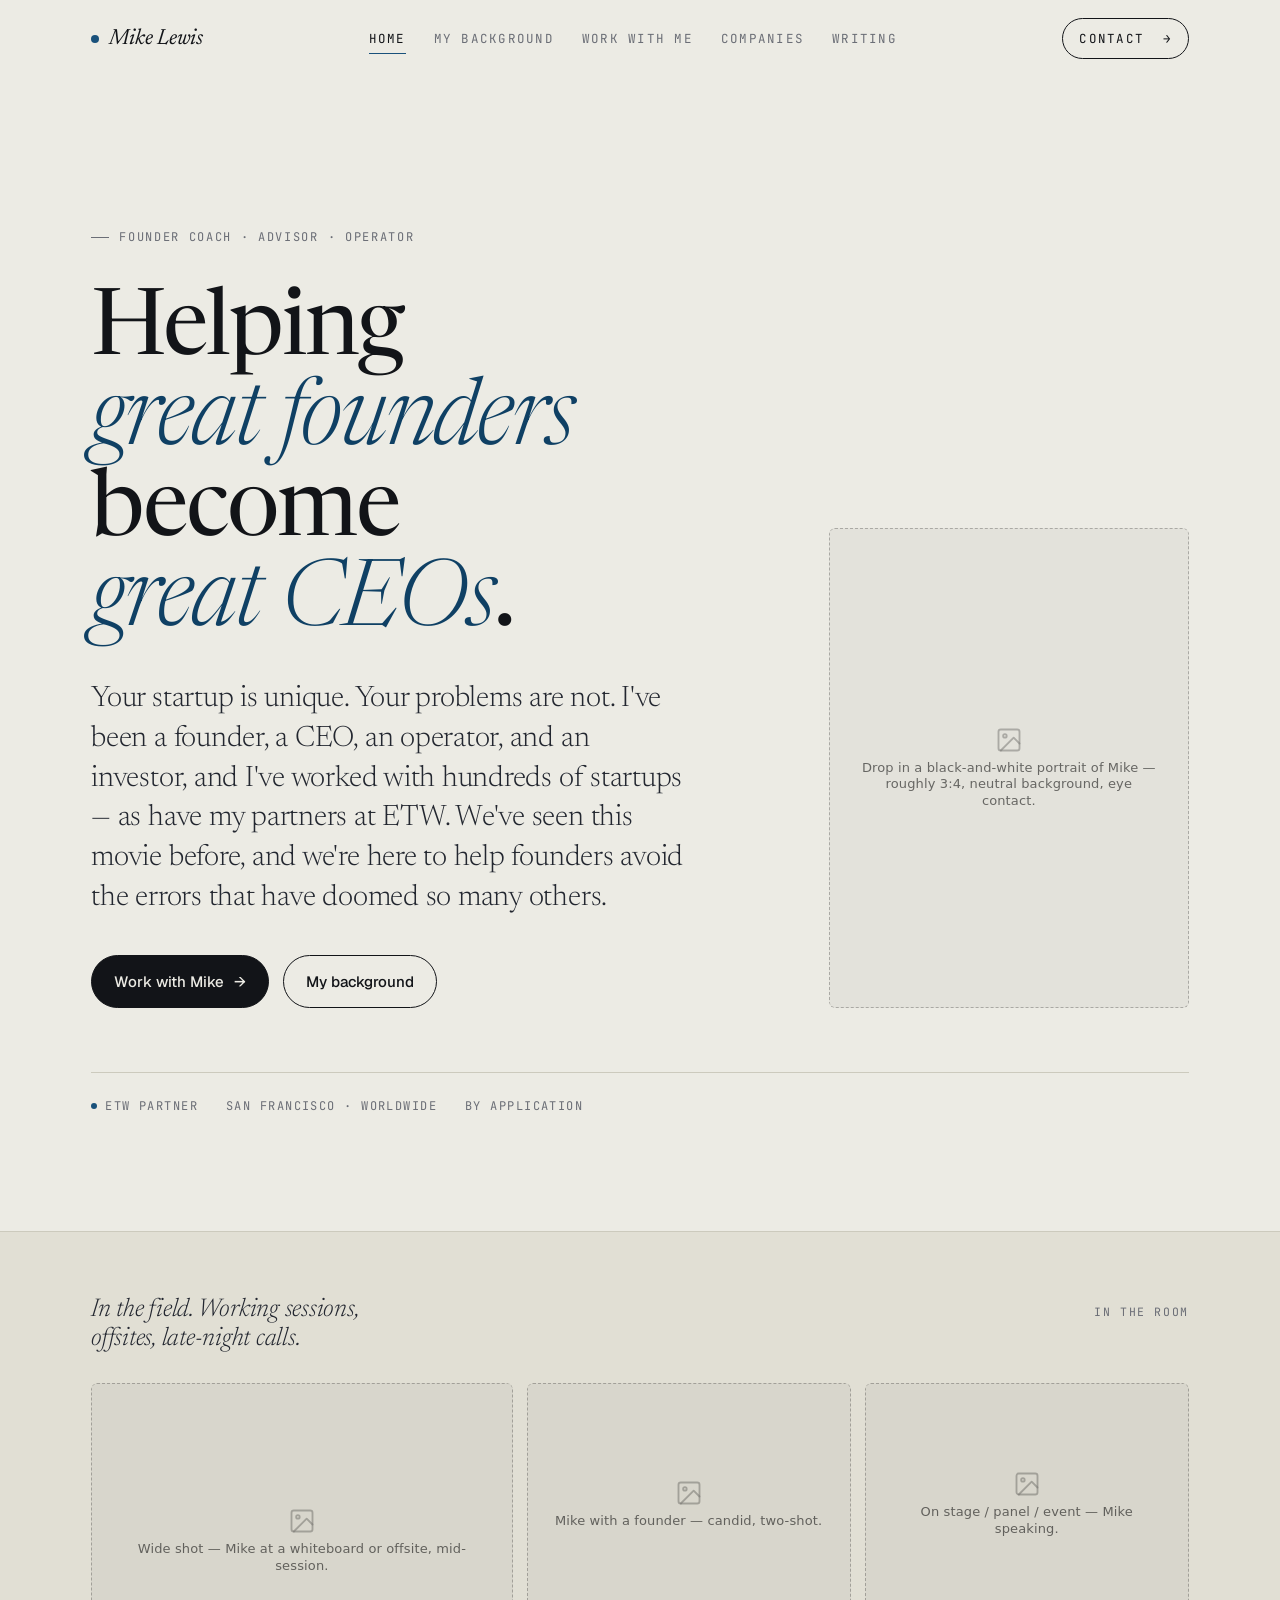
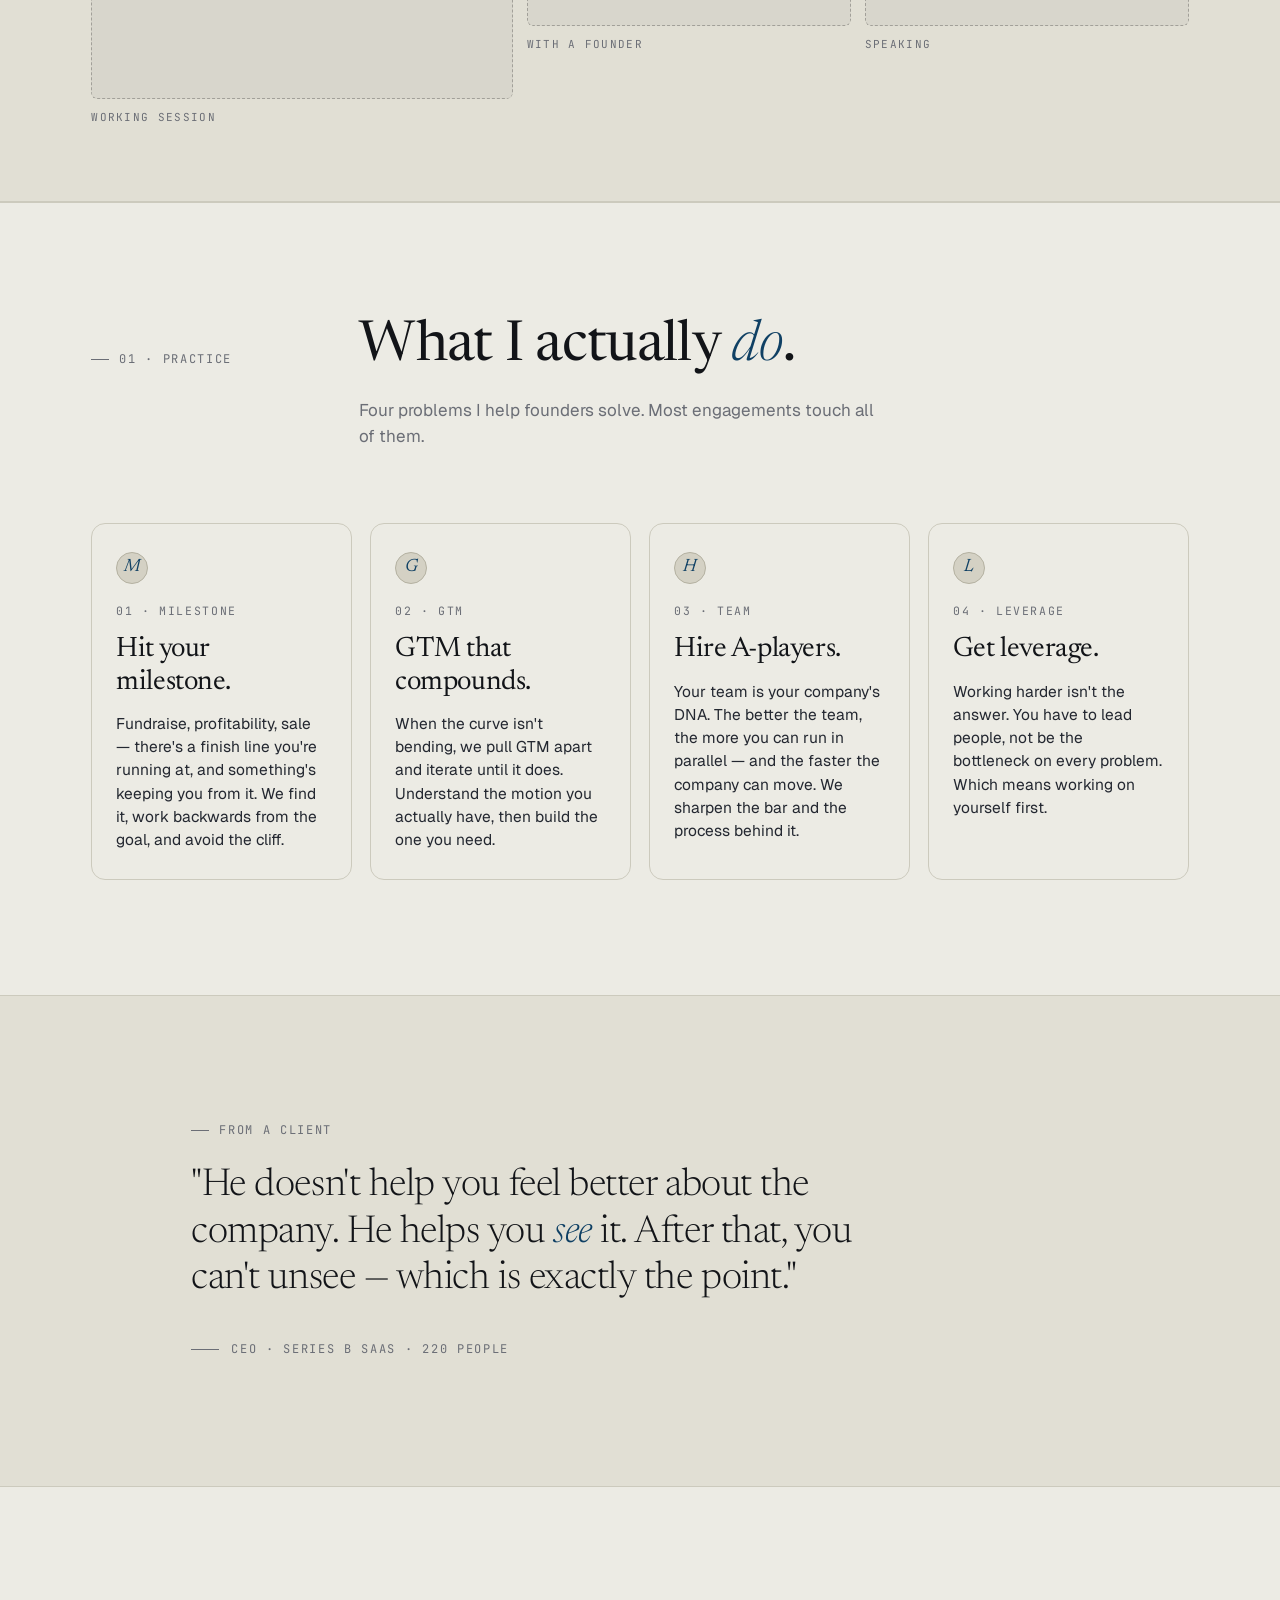
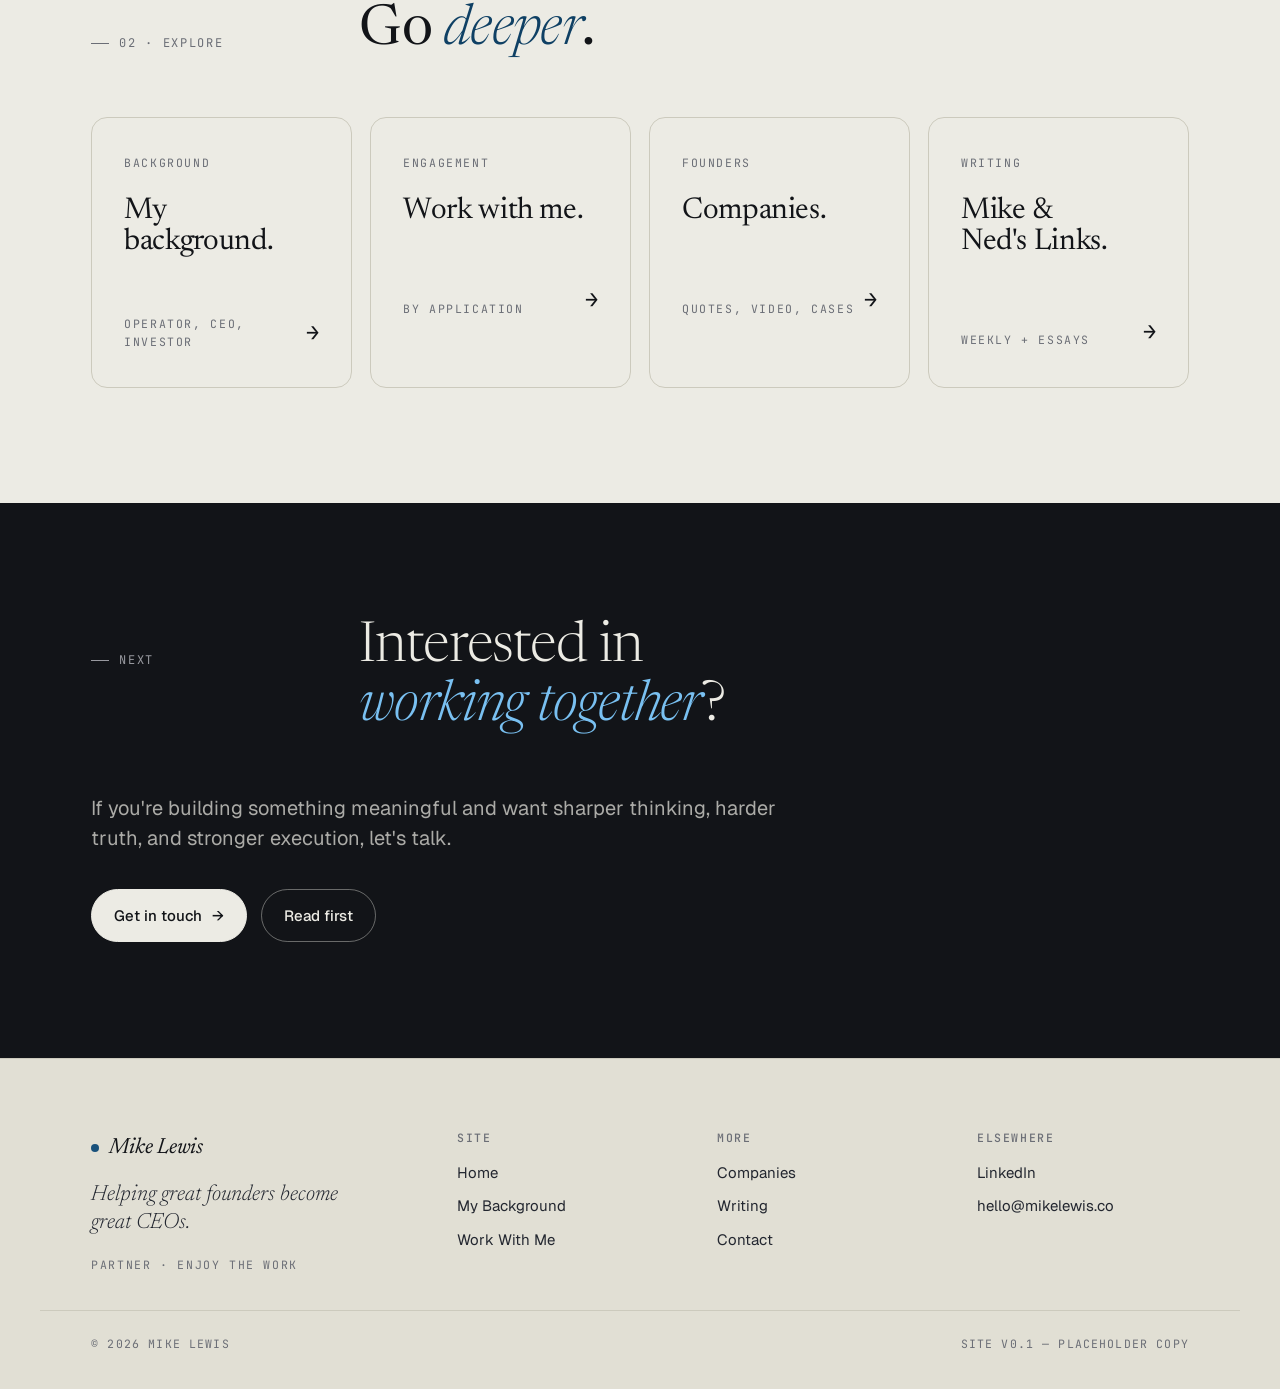
==== index.html @ 7937f9e8 "Initial commit + Substack auto-update" ====
<!doctype html>
<html lang="en">
<head>
  <meta charset="utf-8" />
  <meta name="viewport" content="width=device-width, initial-scale=1" />
  <title>Mike Lewis — Founder Coach &amp; Advisor</title>
  <meta name="description" content="Mike Lewis helps founders and CEOs change not just how fast they move, but where they're going." />
  <link rel="stylesheet" href="site.css" />
  <script src="image-slot.js" defer></script>
  <style>
    /* Home-page-specific layout */

    .hero {
      padding: clamp(72px, 11vw, 160px) 0 clamp(72px, 9vw, 120px);
    }
    .hero-grid {
      display: grid;
      grid-template-columns: 1.4fr 1fr;
      gap: clamp(40px, 6vw, 96px);
      align-items: end;
    }
    @media (max-width: 900px) {
      .hero-grid { grid-template-columns: 1fr; gap: 48px; }
    }
    .hero h1 {
      max-width: 13ch;
    }
    .hero .lede {
      max-width: 36ch;
      margin: 32px 0 36px;
    }
    .hero-portrait {
      aspect-ratio: 3 / 4;
      width: 100%;
      max-width: 360px;
      justify-self: end;
    }
    .hero-portrait image-slot {
      width: 100%;
      height: 100%;
      display: block;
    }
    .hero-meta {
      display: flex;
      gap: 28px;
      margin-top: 64px;
      padding-top: 24px;
      border-top: 1px solid var(--rule);
      font-family: var(--mono);
      font-size: 12px;
      letter-spacing: 0.12em;
      text-transform: uppercase;
      color: var(--muted);
      flex-wrap: wrap;
    }
    .hero-meta span { display: inline-flex; align-items: center; gap: 8px; }
    .hero-meta .dot {
      width: 6px; height: 6px; border-radius: 50%;
      background: var(--accent);
      display: inline-block;
    }

    .cta-row {
      display: flex;
      gap: 14px;
      flex-wrap: wrap;
    }

    /* Filmstrip — in-the-field photo slots */
    .filmstrip {
      border-top: 1px solid var(--rule);
      border-bottom: 1px solid var(--rule);
      background: var(--paper-2);
      padding: clamp(40px, 5vw, 64px) 0;
    }
    .filmstrip-head {
      display: flex; justify-content: space-between; align-items: baseline;
      margin-bottom: 28px;
      gap: 24px; flex-wrap: wrap;
    }
    .filmstrip-head h3 {
      font-family: var(--serif);
      font-size: clamp(22px, 2vw, 28px);
      font-weight: 300;
      font-style: italic;
      color: var(--ink-2);
      letter-spacing: -0.01em;
      max-width: 26ch;
    }
    .filmstrip-head .meta {
      font-family: var(--mono);
      font-size: 11.5px;
      letter-spacing: 0.14em;
      text-transform: uppercase;
      color: var(--muted);
    }
    .filmstrip-grid {
      display: grid;
      grid-template-columns: 1.3fr 1fr 1fr;
      gap: 14px;
    }
    @media (max-width: 800px) {
      .filmstrip-grid { grid-template-columns: 1fr 1fr; }
      .filmstrip-grid > :first-child { grid-column: span 2; }
    }
    @media (max-width: 520px) {
      .filmstrip-grid { grid-template-columns: 1fr; }
      .filmstrip-grid > :first-child { grid-column: span 1; }
    }
    .strip-slot {
      aspect-ratio: 4 / 3;
      border-radius: 6px;
      overflow: hidden;
    }
    .strip-slot image-slot { width: 100%; height: 100%; display: block; }
    .strip-caption {
      margin-top: 10px;
      font-family: var(--mono);
      font-size: 11px;
      letter-spacing: 0.12em;
      text-transform: uppercase;
      color: var(--muted);
    }

    /* Wide image break before closing */
    .wide-slot {
      aspect-ratio: 21 / 9;
      border-radius: 6px;
      overflow: hidden;
      max-width: var(--maxw);
      margin: 0 auto;
    }
    .wide-slot image-slot { width: 100%; height: 100%; display: block; }

    /* Section: Who this is for / disqualifier */
    .fit-grid {
      display: grid;
      grid-template-columns: 1.2fr 1fr;
      gap: clamp(40px, 6vw, 96px);
      align-items: start;
    }
    @media (max-width: 900px) { .fit-grid { grid-template-columns: 1fr; } }
    .fit-list {
      list-style: none;
      padding: 0;
      margin: 0;
    }
    .fit-list li {
      padding: 22px 0;
      border-bottom: 1px solid var(--rule);
      display: grid;
      grid-template-columns: 24px 1fr;
      gap: 18px;
      align-items: baseline;
      font-family: var(--serif);
      font-size: clamp(20px, 1.8vw, 26px);
      line-height: 1.3;
      font-weight: 300;
      letter-spacing: -0.01em;
    }
    .fit-list li .idx {
      font-family: var(--mono);
      font-size: 11.5px;
      letter-spacing: 0.12em;
      color: var(--muted);
    }
    .fit-list li em { font-style: italic; color: var(--accent-ink); }

    .disqualifier {
      border: 1px solid var(--rule-strong);
      border-radius: 14px;
      padding: 28px 26px;
      background: var(--paper);
      position: sticky;
      top: 100px;
    }
    .disqualifier .eyebrow { color: var(--accent-ink); }
    .disqualifier .eyebrow::before { background: var(--accent); }
    .disqualifier p {
      font-family: var(--serif);
      font-size: 20px;
      line-height: 1.35;
      font-weight: 300;
      color: var(--ink-2);
      margin: 16px 0 0;
    }

    /* Four cards — what Mike does */
    .four-cards {
      display: grid;
      grid-template-columns: repeat(4, 1fr);
      gap: 18px;
    }
    @media (max-width: 1000px) { .four-cards { grid-template-columns: repeat(2, 1fr); } }
    @media (max-width: 600px)  { .four-cards { grid-template-columns: 1fr; } }

    .pill-card {
      border: 1px solid var(--rule);
      border-radius: 14px;
      padding: 28px 24px;
      display: flex;
      flex-direction: column;
      gap: 14px;
      background: var(--paper);
      min-height: 280px;
      transition: background .2s ease, border-color .2s ease;
    }
    .pill-card:hover { background: var(--paper-2); border-color: var(--rule-strong); }
    .pill-card .role {
      font-family: var(--mono);
      font-size: 11.5px;
      letter-spacing: 0.14em;
      text-transform: uppercase;
      color: var(--muted);
    }
    .pill-card h3 {
      font-size: 28px;
      letter-spacing: -0.015em;
    }
    .pill-card p {
      color: var(--ink-2);
      margin: 0;
      font-size: 15.5px;
      line-height: 1.5;
    }
    .pill-card .glyph {
      width: 32px; height: 32px;
      border-radius: 50%;
      background: var(--paper-3);
      border: 1px solid var(--rule-strong);
      display: inline-flex; align-items: center; justify-content: center;
      font-family: var(--serif);
      font-style: italic;
      font-size: 18px;
      color: var(--accent-ink);
      margin-bottom: 4px;
    }

    /* Outcomes — hairline list with growth column */
    .outcomes {
      display: grid;
      grid-template-columns: 1fr 1fr;
      gap: 56px;
    }
    @media (max-width: 900px) { .outcomes { grid-template-columns: 1fr; gap: 24px; } }

    /* Principles — pull-quotes layout */
    .principles {
      display: grid;
      grid-template-columns: repeat(12, 1fr);
      gap: 24px;
      align-items: start;
    }
    .principle {
      display: flex;
      flex-direction: column;
      gap: 10px;
      padding: 28px 0;
      border-top: 1px solid var(--rule);
    }
    .principle .pnum {
      font-family: var(--mono);
      font-size: 11.5px;
      letter-spacing: 0.14em;
      color: var(--accent-ink);
    }
    .principle h3 {
      font-size: clamp(22px, 1.9vw, 28px);
      letter-spacing: -0.015em;
      font-weight: 400;
      line-height: 1.1;
      color: var(--ink);
    }
    .principle h3 em { color: var(--accent-ink); font-style: italic; }
    .principle p { color: var(--muted); margin: 0; font-size: 14.5px; }

    .principles .p1 { grid-column: span 7; }
    .principles .p2 { grid-column: span 5; }
    .principles .p3 { grid-column: span 5; }
    .principles .p4 { grid-column: span 7; }
    .principles .p5 { grid-column: span 12; padding-bottom: 0; border-bottom: 1px solid var(--rule); }
    @media (max-width: 900px) {
      .principles > div { grid-column: span 12 !important; }
    }

    /* Explore further tiles */
    .explore {
      display: grid;
      grid-template-columns: repeat(4, 1fr);
      gap: 18px;
    }
    @media (max-width: 1000px) { .explore { grid-template-columns: repeat(2, 1fr); } }
    @media (max-width: 600px)  { .explore { grid-template-columns: 1fr; } }

    /* Closing CTA */
    .closing {
      background: var(--ink);
      color: var(--paper);
      border-top: 1px solid var(--ink);
    }
    .closing .eyebrow { color: var(--muted-2); }
    .closing .eyebrow::before { background: var(--muted-2); }
    .closing h2 {
      color: var(--paper);
      font-weight: 300;
      letter-spacing: -0.02em;
      max-width: 18ch;
    }
    .closing h2 em { color: oklch(0.78 0.10 240); font-style: italic; }
    .closing p { color: color-mix(in oklab, var(--paper) 70%, transparent); max-width: 50ch; }
    .closing .btn {
      background: var(--paper);
      color: var(--ink);
      border-color: var(--paper);
    }
    .closing .btn:hover { background: transparent; color: var(--paper); }
    .closing .btn.ghost {
      background: transparent;
      color: var(--paper);
      border-color: color-mix(in oklab, var(--paper) 40%, transparent);
    }
    .closing .btn.ghost:hover { background: var(--paper); color: var(--ink); }
    .closing .hr-soft { background: color-mix(in oklab, var(--paper) 20%, transparent); }
  </style>
</head>
<body>

<header class="nav" data-screen-label="Home Nav">
  <div class="nav-inner">
    <a href="index.html" class="brand"><span class="dot"></span> Mike Lewis</a>
    <nav class="nav-links" aria-label="Primary">
      <a href="index.html">Home</a>
      <a href="my-background.html">My Background</a>
      <a href="work-with-me.html">Work With Me</a>
      <a href="companies.html">Companies</a>
      <a href="writing.html">Writing</a>
    </nav>
    <a href="contact.html" class="nav-cta">Contact &nbsp;→</a>
    <button class="nav-mobile-toggle" aria-label="Menu">≡</button>
  </div>
  <div class="nav-drawer" hidden>
    <nav class="nav-links" aria-label="Mobile">
      <a href="index.html">Home</a>
      <a href="my-background.html">My Background</a>
      <a href="work-with-me.html">Work With Me</a>
      <a href="companies.html">Companies</a>
      <a href="writing.html">Writing</a>
    </nav>
    <a href="contact.html" class="nav-cta">Contact &nbsp;→</a>
  </div>
</header>

<main data-screen-label="Home">

  <!-- HERO -->
  <section class="hero">
    <div class="wrap">
      <div class="hero-grid">
        <div>
          <p class="eyebrow reveal">Founder Coach · Advisor · Operator</p>
          <h1 class="reveal" style="margin-top:28px;">
            Helping <em>great founders</em> become <em>great CEOs</em>.
          </h1>
          <p class="lede reveal">
            Your startup is unique. Your problems are not. I've been a founder,
            a CEO, an operator, and an investor, and I've worked with hundreds
            of startups — as have my partners at ETW. We've seen this movie
            before, and we're here to help founders avoid the errors that have
            doomed so many others.
          </p>
          <div class="cta-row reveal">
            <a href="work-with-me.html" class="btn">Work with Mike <span class="arrow">→</span></a>
            <a href="my-background.html" class="btn ghost">My background</a>
          </div>
        </div>

        <div class="hero-portrait reveal">
          <image-slot
            id="mike-portrait"
            shape="rounded"
            radius="6px"
            placeholder="Drop in a black-and-white portrait of Mike — roughly 3:4, neutral background, eye contact.">
          </image-slot>
        </div>
      </div>

      <div class="hero-meta reveal">
        <span><span class="dot"></span> ETW Partner</span>
        <span>San Francisco · Worldwide</span>
        <span>By application</span>
      </div>
    </div>
  </section>

  <!-- FILMSTRIP -->
  <section class="filmstrip" data-screen-label="Home / Filmstrip">
    <div class="wrap">
      <div class="filmstrip-head reveal">
        <h3>In the field. Working sessions, offsites, late-night calls.</h3>
        <span class="meta">In the room</span>
      </div>
      <div class="filmstrip-grid reveal">
        <div>
          <div class="strip-slot">
            <image-slot
              id="strip-1"
              shape="rounded"
              radius="6px"
              placeholder="Wide shot — Mike at a whiteboard or offsite, mid-session.">
            </image-slot>
          </div>
          <p class="strip-caption">Working session</p>
        </div>
        <div>
          <div class="strip-slot">
            <image-slot
              id="strip-2"
              shape="rounded"
              radius="6px"
              placeholder="Mike with a founder — candid, two-shot.">
            </image-slot>
          </div>
          <p class="strip-caption">With a founder</p>
        </div>
        <div>
          <div class="strip-slot">
            <image-slot
              id="strip-3"
              shape="rounded"
              radius="6px"
              placeholder="On stage / panel / event — Mike speaking.">
            </image-slot>
          </div>
          <p class="strip-caption">Speaking</p>
        </div>
      </div>
    </div>
  </section>

  <!-- WHAT I ACTUALLY DO -->
  <section data-screen-label="Home / What I do">
    <div class="wrap">
      <div class="section-head reveal">
        <div class="label"><span class="eyebrow">01 · Practice</span></div>
        <div>
          <h2>What I actually <em>do</em>.</h2>
          <p class="muted" style="max-width:52ch; margin-top:20px;">
            Four problems I help founders solve. Most engagements
            touch all of them.
          </p>
        </div>
      </div>

      <div class="four-cards">
        <article class="pill-card reveal">
          <span class="glyph">M</span>
          <span class="role">01 · Milestone</span>
          <h3>Hit your milestone.</h3>
          <p>Fundraise, profitability, sale — there's a finish line you're running at, and something's keeping you from it. We find it, work backwards from the goal, and avoid the cliff.</p>
        </article>
        <article class="pill-card reveal">
          <span class="glyph">G</span>
          <span class="role">02 · GTM</span>
          <h3>GTM that compounds.</h3>
          <p>When the curve isn't bending, we pull GTM apart and iterate until it does. Understand the motion you actually have, then build the one you need.</p>
        </article>
        <article class="pill-card reveal">
          <span class="glyph">H</span>
          <span class="role">03 · Team</span>
          <h3>Hire A-players.</h3>
          <p>Your team is your company's DNA. The better the team, the more you can run in parallel — and the faster the company can move. We sharpen the bar and the process behind it.</p>
        </article>
        <article class="pill-card reveal">
          <span class="glyph">L</span>
          <span class="role">04 · Leverage</span>
          <h3>Get leverage.</h3>
          <p>Working harder isn't the answer. You have to lead people, not be the bottleneck on every problem. Which means working on yourself first.</p>
        </article>
      </div>
    </div>
  </section>

  <!-- QUOTE BREAK -->
  <section style="background:var(--paper-2);" data-screen-label="Home / Quote">
    <div class="wrap" style="max-width: 1000px;">
      <p class="eyebrow reveal" style="margin-bottom:24px;">From a client</p>
      <p class="quote reveal">
        "He doesn't help you feel better about the company. He helps you
        <em>see</em> it. After that, you can't unsee — which is exactly the point."
      </p>
      <p class="attribution reveal">CEO · Series&nbsp;B SaaS · 220 people</p>
    </div>
  </section>

  <!-- EXPLORE FURTHER -->
  <section data-screen-label="Home / Explore">
    <div class="wrap">
      <div class="section-head reveal">
        <div class="label"><span class="eyebrow">02 · Explore</span></div>
        <h2>Go <em>deeper</em>.</h2>
      </div>

      <div class="explore">
        <a class="tile reveal" href="my-background.html">
          <p class="mono" style="font-size:11.5px; letter-spacing:0.14em; text-transform:uppercase; color:var(--muted); margin:0 0 24px;">Background</p>
          <h3>My background.</h3>
          <div class="arrow-row">
            <span class="label">Operator, CEO, investor</span>
            <span class="arrow">→</span>
          </div>
        </a>
        <a class="tile reveal" href="work-with-me.html">
          <p class="mono" style="font-size:11.5px; letter-spacing:0.14em; text-transform:uppercase; color:var(--muted); margin:0 0 24px;">Engagement</p>
          <h3>Work with me.</h3>
          <div class="arrow-row">
            <span class="label">By application</span>
            <span class="arrow">→</span>
          </div>
        </a>
        <a class="tile reveal" href="companies.html">
          <p class="mono" style="font-size:11.5px; letter-spacing:0.14em; text-transform:uppercase; color:var(--muted); margin:0 0 24px;">Founders</p>
          <h3>Companies.</h3>
          <div class="arrow-row">
            <span class="label">Quotes, video, cases</span>
            <span class="arrow">→</span>
          </div>
        </a>
        <a class="tile reveal" href="writing.html">
          <p class="mono" style="font-size:11.5px; letter-spacing:0.14em; text-transform:uppercase; color:var(--muted); margin:0 0 24px;">Writing</p>
          <h3>Mike &amp; Ned's Links.</h3>
          <div class="arrow-row">
            <span class="label">Weekly + essays</span>
            <span class="arrow">→</span>
          </div>
        </a>
      </div>
    </div>
  </section>

  <!-- CLOSING -->
  <section class="closing" data-screen-label="Home / Closing">
    <div class="wrap">
      <div class="section-head reveal" style="grid-template-columns: 220px 1fr;">
        <div class="label"><span class="eyebrow">Next</span></div>
        <h2>Interested in <em>working together</em>?</h2>
      </div>
      <p class="reveal" style="font-size:20px; line-height:1.5; max-width:56ch; margin-bottom:36px;">
        If you're building something meaningful and want sharper thinking,
        harder truth, and stronger execution, let's talk.
      </p>
      <div class="cta-row reveal">
        <a href="contact.html" class="btn">Get in touch <span class="arrow">→</span></a>
        <a href="my-background.html" class="btn ghost">Read first</a>
      </div>
    </div>
  </section>

</main>

<footer class="footer">
  <div class="footer-inner">
    <div>
      <a href="index.html" class="brand"><span class="dot"></span> Mike Lewis</a>
      <p class="tagline" style="margin-top:16px;">Helping great founders become great CEOs.</p>
      <p class="mono" style="font-size:11.5px; letter-spacing:0.14em; text-transform:uppercase; color:var(--muted); margin:0;">Partner · Enjoy The Work</p>
    </div>
    <div>
      <h4>Site</h4>
      <ul class="footer-nav">
        <li><a href="index.html">Home</a></li>
        <li><a href="my-background.html">My Background</a></li>
        <li><a href="work-with-me.html">Work With Me</a></li>
      </ul>
    </div>
    <div>
      <h4>More</h4>
      <ul class="footer-nav">
        <li><a href="companies.html">Companies</a></li>
        <li><a href="writing.html">Writing</a></li>
        <li><a href="contact.html">Contact</a></li>
      </ul>
    </div>
    <div>
      <h4>Elsewhere</h4>
      <ul>
        <li><a href="https://www.linkedin.com/in/mikelewis/" target="_blank" rel="noopener">LinkedIn</a></li>
        <li><a href="mailto:hello@mikelewis.co">hello@mikelewis.co</a></li>
      </ul>
    </div>
  </div>
  <div class="footer-meta">
    <span>© 2026 Mike Lewis</span>
    <span>Site v0.1 — placeholder copy</span>
  </div>
</footer>

<script src="site.js"></script>
</body>
</html>
---- site.css ----
/* ------------------------------------------------------------------
   Mike Lewis — shared site styles
   Aesthetic: cool neutral bone paper, editorial serif headlines with
   italic emphasis, mono labels, restrained deep ink-blue accent.
   Reads advisor / operator, not editorial-warm.
------------------------------------------------------------------ */

@import url("https://fonts.googleapis.com/css2?family=Newsreader:ital,opsz,wght@0,6..72,300..700;1,6..72,300..700&family=Geist:wght@300..700&family=JetBrains+Mono:wght@400;500&display=swap");

:root {
  /* Palette */
  --paper:        #ecebe4;
  --paper-2:      #e1dfd4;
  --paper-3:      #d4d1c4;
  --ink:          #121418;
  --ink-2:        #232730;
  --muted:        #6b6e76;
  --muted-2:      #98999f;
  --rule:         #cccabd;
  --rule-strong:  #b4b1a1;
  --accent:       oklch(0.42 0.09 245);  /* deep ink-blue */
  --accent-ink:   oklch(0.36 0.08 245);

  /* Type */
  --serif: "Newsreader", "Source Serif Pro", Georgia, serif;
  --sans:  "Geist", -apple-system, BlinkMacSystemFont, "Helvetica Neue", Helvetica, Arial, sans-serif;
  --mono:  "JetBrains Mono", ui-monospace, "SFMono-Regular", Menlo, Consolas, monospace;

  /* Rhythm */
  --maxw: 1200px;
  --gutter: clamp(20px, 4vw, 56px);
}

* { box-sizing: border-box; }

html, body {
  margin: 0;
  padding: 0;
  background: var(--paper);
  color: var(--ink);
  font-family: var(--sans);
  font-size: 17px;
  line-height: 1.55;
  -webkit-font-smoothing: antialiased;
  text-rendering: optimizeLegibility;
}

img, svg { display: block; max-width: 100%; }

a { color: inherit; text-decoration: none; }

::selection { background: var(--ink); color: var(--paper); }

/* Type ------------------------------------------------------------ */

h1, h2, h3, h4 {
  font-family: var(--serif);
  font-weight: 400;
  letter-spacing: -0.012em;
  line-height: 1.05;
  margin: 0;
  text-wrap: balance;
}

h1 {
  font-size: clamp(48px, 7.2vw, 104px);
  letter-spacing: -0.022em;
  line-height: 0.98;
}
h1 em, h2 em, h3 em {
  font-style: italic;
  color: var(--accent-ink);
  font-weight: 300;
}

h2 { font-size: clamp(34px, 4.4vw, 60px); }
h3 { font-size: clamp(22px, 2.2vw, 30px); line-height: 1.15; }
h4 { font-size: clamp(18px, 1.6vw, 22px); line-height: 1.25; }

p { margin: 0 0 1em; text-wrap: pretty; }

.lede {
  font-family: var(--serif);
  font-size: clamp(22px, 2.3vw, 30px);
  line-height: 1.35;
  font-weight: 300;
  color: var(--ink-2);
  letter-spacing: -0.008em;
  max-width: 28ch;
}

.eyebrow {
  font-family: var(--mono);
  text-transform: uppercase;
  font-size: 12px;
  letter-spacing: 0.14em;
  color: var(--muted);
  display: inline-flex;
  align-items: center;
  gap: 10px;
}
.eyebrow::before {
  content: "";
  display: inline-block;
  width: 18px;
  height: 1px;
  background: var(--muted);
}

.mono { font-family: var(--mono); }
.serif { font-family: var(--serif); }

.italic { font-style: italic; color: var(--accent-ink); font-weight: 300; }

.muted { color: var(--muted); }

/* Layout ---------------------------------------------------------- */

.wrap {
  max-width: var(--maxw);
  margin: 0 auto;
  padding: 0 var(--gutter);
}

section {
  padding: clamp(64px, 9vw, 128px) 0;
  position: relative;
}

section + section { border-top: 1px solid var(--rule); }

.section-head {
  display: grid;
  grid-template-columns: 220px 1fr;
  gap: 48px;
  margin-bottom: 56px;
  align-items: baseline;
}
.section-head .label { padding-top: 8px; }
@media (max-width: 800px) {
  .section-head { grid-template-columns: 1fr; gap: 18px; margin-bottom: 36px; }
}

/* Nav ------------------------------------------------------------- */

.nav {
  position: sticky;
  top: 0;
  z-index: 50;
  background: color-mix(in oklab, var(--paper) 88%, transparent);
  backdrop-filter: saturate(120%) blur(8px);
  border-bottom: 1px solid transparent;
  transition: border-color .25s ease, background .25s ease;
}
.nav.scrolled { border-bottom-color: var(--rule); }

.nav-inner {
  max-width: var(--maxw);
  margin: 0 auto;
  padding: 18px var(--gutter);
  display: flex;
  align-items: center;
  justify-content: space-between;
  gap: 24px;
}

.brand {
  font-family: var(--serif);
  font-size: 22px;
  font-style: italic;
  font-weight: 400;
  letter-spacing: -0.01em;
  display: inline-flex;
  align-items: center;
  gap: 10px;
}
.brand .dot {
  width: 8px; height: 8px; border-radius: 50%;
  background: var(--accent);
  display: inline-block;
}

.nav-links {
  display: flex;
  gap: 28px;
  font-family: var(--mono);
  font-size: 12.5px;
  text-transform: uppercase;
  letter-spacing: 0.10em;
  color: var(--muted);
}
.nav-links a {
  position: relative;
  padding: 6px 0;
  transition: color .15s ease;
}
.nav-links a:hover { color: var(--ink); }
.nav-links a.active { color: var(--ink); }
.nav-links a.active::after {
  content: "";
  position: absolute;
  left: 0; right: 0;
  bottom: 0;
  height: 1px;
  background: var(--accent);
}

.nav-cta {
  font-family: var(--mono);
  font-size: 12.5px;
  text-transform: uppercase;
  letter-spacing: 0.10em;
  padding: 10px 16px;
  border: 1px solid var(--ink);
  border-radius: 999px;
  color: var(--ink);
  transition: background .15s ease, color .15s ease;
}
.nav-cta:hover { background: var(--ink); color: var(--paper); }

.nav-mobile-toggle {
  display: none;
  border: 1px solid var(--rule-strong);
  background: transparent;
  width: 38px; height: 38px;
  border-radius: 999px;
  color: var(--ink);
  cursor: pointer;
  font-family: var(--mono);
  font-size: 14px;
}

@media (max-width: 900px) {
  .nav-links, .nav-cta { display: none; }
  .nav-mobile-toggle { display: inline-flex; align-items: center; justify-content: center; }
  .nav-drawer .nav-links { display: flex; flex-direction: column; gap: 8px; padding: 8px 0 18px; }
  .nav-drawer .nav-cta { display: inline-flex; align-self: flex-start; margin-bottom: 8px; }
  .nav-drawer { padding: 8px var(--gutter) 24px; border-top: 1px solid var(--rule); }
  .nav-drawer[hidden] { display: none; }
}

/* Buttons --------------------------------------------------------- */

.btn {
  display: inline-flex;
  align-items: center;
  gap: 10px;
  font-family: var(--sans);
  font-size: 15px;
  font-weight: 500;
  padding: 14px 22px;
  border-radius: 999px;
  border: 1px solid var(--ink);
  background: var(--ink);
  color: var(--paper);
  cursor: pointer;
  transition: transform .15s ease, background .15s ease, color .15s ease;
}
.btn:hover { background: var(--ink-2); }
.btn .arrow { transition: transform .2s ease; }
.btn:hover .arrow { transform: translateX(3px); }
.btn.ghost {
  background: transparent;
  color: var(--ink);
}
.btn.ghost:hover { background: var(--ink); color: var(--paper); }
.btn.link {
  border: none;
  background: transparent;
  color: var(--ink);
  padding: 0;
  border-radius: 0;
  border-bottom: 1px solid var(--ink);
  padding-bottom: 3px;
  font-weight: 500;
  font-size: 16px;
}
.btn.link:hover { color: var(--accent-ink); border-color: var(--accent); }

/* Cards ----------------------------------------------------------- */

.card {
  background: var(--paper);
  border: 1px solid var(--rule);
  border-radius: 14px;
  padding: 32px 28px;
  display: flex;
  flex-direction: column;
  gap: 14px;
  transition: background .2s ease, border-color .2s ease, transform .2s ease;
}
.card:hover { background: var(--paper-2); border-color: var(--rule-strong); }

.card .num {
  font-family: var(--mono);
  font-size: 12px;
  letter-spacing: 0.14em;
  color: var(--muted);
}

.card h3 { letter-spacing: -0.015em; }
.card p { color: var(--ink-2); margin: 0; }

/* Tiles (Explore further) ---------------------------------------- */

.tile {
  display: block;
  padding: 36px 32px;
  border: 1px solid var(--rule);
  border-radius: 16px;
  background: var(--paper);
  transition: background .2s ease, border-color .2s ease;
  height: 100%;
}
.tile:hover { background: var(--paper-2); border-color: var(--ink); }
.tile .arrow-row {
  display: flex; justify-content: space-between; align-items: flex-end;
  margin-top: 56px;
}
.tile .arrow-row .arrow { font-family: var(--mono); font-size: 22px; }
.tile .arrow-row .label { font-family: var(--mono); font-size: 11.5px; letter-spacing: 0.14em; color: var(--muted); text-transform: uppercase; }
.tile h3 { font-size: 30px; line-height: 1.05; max-width: 18ch; }

/* Quote ----------------------------------------------------------- */

.quote {
  font-family: var(--serif);
  font-size: clamp(26px, 3vw, 40px);
  line-height: 1.2;
  font-weight: 300;
  letter-spacing: -0.012em;
  text-wrap: balance;
}
.quote em { font-style: italic; color: var(--accent-ink); }
.attribution {
  font-family: var(--mono);
  font-size: 12px;
  letter-spacing: 0.14em;
  text-transform: uppercase;
  color: var(--muted);
  margin-top: 18px;
  display: flex; align-items: center; gap: 12px;
}
.attribution::before {
  content: "";
  width: 28px; height: 1px;
  background: var(--muted);
  display: inline-block;
}

/* Footer ---------------------------------------------------------- */

.footer {
  border-top: 1px solid var(--rule);
  background: var(--paper-2);
}
.footer-inner {
  max-width: var(--maxw);
  margin: 0 auto;
  padding: 72px var(--gutter) 36px;
  display: grid;
  grid-template-columns: 1.5fr 1fr 1fr 1fr;
  gap: 48px;
}
.footer h4 {
  font-family: var(--mono);
  font-size: 11.5px;
  letter-spacing: 0.14em;
  text-transform: uppercase;
  color: var(--muted);
  font-weight: 500;
  margin: 0 0 16px;
}
.footer ul { list-style: none; padding: 0; margin: 0; display: flex; flex-direction: column; gap: 10px; font-size: 15px; }
.footer ul a { color: var(--ink-2); }
.footer ul a:hover { color: var(--accent-ink); }
.footer-meta {
  max-width: var(--maxw);
  margin: 0 auto;
  padding: 24px var(--gutter) 36px;
  border-top: 1px solid var(--rule);
  font-family: var(--mono);
  font-size: 11.5px;
  letter-spacing: 0.10em;
  text-transform: uppercase;
  color: var(--muted);
  display: flex; justify-content: space-between; align-items: center; flex-wrap: wrap; gap: 12px;
}
.footer .tagline {
  font-family: var(--serif);
  font-style: italic;
  font-size: 22px;
  line-height: 1.3;
  color: var(--ink-2);
  font-weight: 300;
  max-width: 22ch;
  margin: 0 0 18px;
}
@media (max-width: 800px) {
  .footer-inner { grid-template-columns: 1fr 1fr; }
}

/* Reveal animation ----------------------------------------------- */

.reveal {
  opacity: 0;
  transform: translateY(14px);
  transition: opacity .8s ease, transform .8s ease;
}
.reveal.in {
  opacity: 1;
  transform: none;
}
@media (prefers-reduced-motion: reduce) {
  .reveal { opacity: 1; transform: none; transition: none; }
}

/* Striped placeholder -------------------------------------------- */

.placeholder {
  position: relative;
  background:
    repeating-linear-gradient(135deg,
      var(--paper-3) 0 12px,
      var(--paper-2) 12px 24px);
  border: 1px solid var(--rule-strong);
  border-radius: 12px;
  display: flex;
  align-items: center;
  justify-content: center;
  color: var(--muted);
  font-family: var(--mono);
  font-size: 11.5px;
  letter-spacing: 0.14em;
  text-transform: uppercase;
  overflow: hidden;
}
.placeholder span {
  background: var(--paper);
  border: 1px solid var(--rule-strong);
  padding: 6px 10px;
  border-radius: 999px;
}

/* Form ----------------------------------------------------------- */

.field {
  display: flex;
  flex-direction: column;
  gap: 8px;
}
.field label {
  font-family: var(--mono);
  font-size: 11.5px;
  letter-spacing: 0.14em;
  text-transform: uppercase;
  color: var(--muted);
}
.field input, .field textarea, .field select {
  font-family: var(--sans);
  font-size: 16px;
  color: var(--ink);
  background: transparent;
  border: none;
  border-bottom: 1px solid var(--rule-strong);
  padding: 12px 0;
  transition: border-color .15s ease;
  width: 100%;
  border-radius: 0;
  outline: none;
}
.field input:focus, .field textarea:focus, .field select:focus { border-bottom-color: var(--ink); }
.field textarea { resize: vertical; min-height: 140px; line-height: 1.55; }
.field.error input, .field.error textarea {
  border-bottom-color: var(--accent);
}
.field .error-msg {
  font-family: var(--mono);
  font-size: 11px;
  letter-spacing: 0.10em;
  text-transform: uppercase;
  color: var(--accent-ink);
}

/* Utility -------------------------------------------------------- */

.hr-soft { height: 1px; background: var(--rule); border: 0; margin: 0; }
.flex { display: flex; }
.col { display: flex; flex-direction: column; }
.gap-sm { gap: 12px; }
.gap-md { gap: 24px; }
.gap-lg { gap: 48px; }
.center { text-align: center; }

/* List with hairline dividers ------------------------------------ */

ul.hairline {
  list-style: none;
  padding: 0;
  margin: 0;
  border-top: 1px solid var(--rule);
}
ul.hairline li {
  display: grid;
  grid-template-columns: 60px 1fr auto;
  gap: 32px;
  padding: 28px 0;
  border-bottom: 1px solid var(--rule);
  align-items: baseline;
}
ul.hairline li .idx {
  font-family: var(--mono);
  font-size: 12px;
  color: var(--muted);
  letter-spacing: 0.10em;
}
ul.hairline li .body {
  font-family: var(--serif);
  font-size: clamp(20px, 2vw, 26px);
  line-height: 1.3;
  letter-spacing: -0.01em;
  color: var(--ink);
  font-weight: 300;
}
ul.hairline li .body em { font-style: italic; color: var(--accent-ink); }
ul.hairline li .meta {
  font-family: var(--mono);
  font-size: 11.5px;
  color: var(--muted);
  letter-spacing: 0.10em;
  text-transform: uppercase;
}
@media (max-width: 700px) {
  ul.hairline li { grid-template-columns: 40px 1fr; gap: 16px; }
  ul.hairline li .meta { grid-column: 1 / -1; padding-left: 56px; }
}
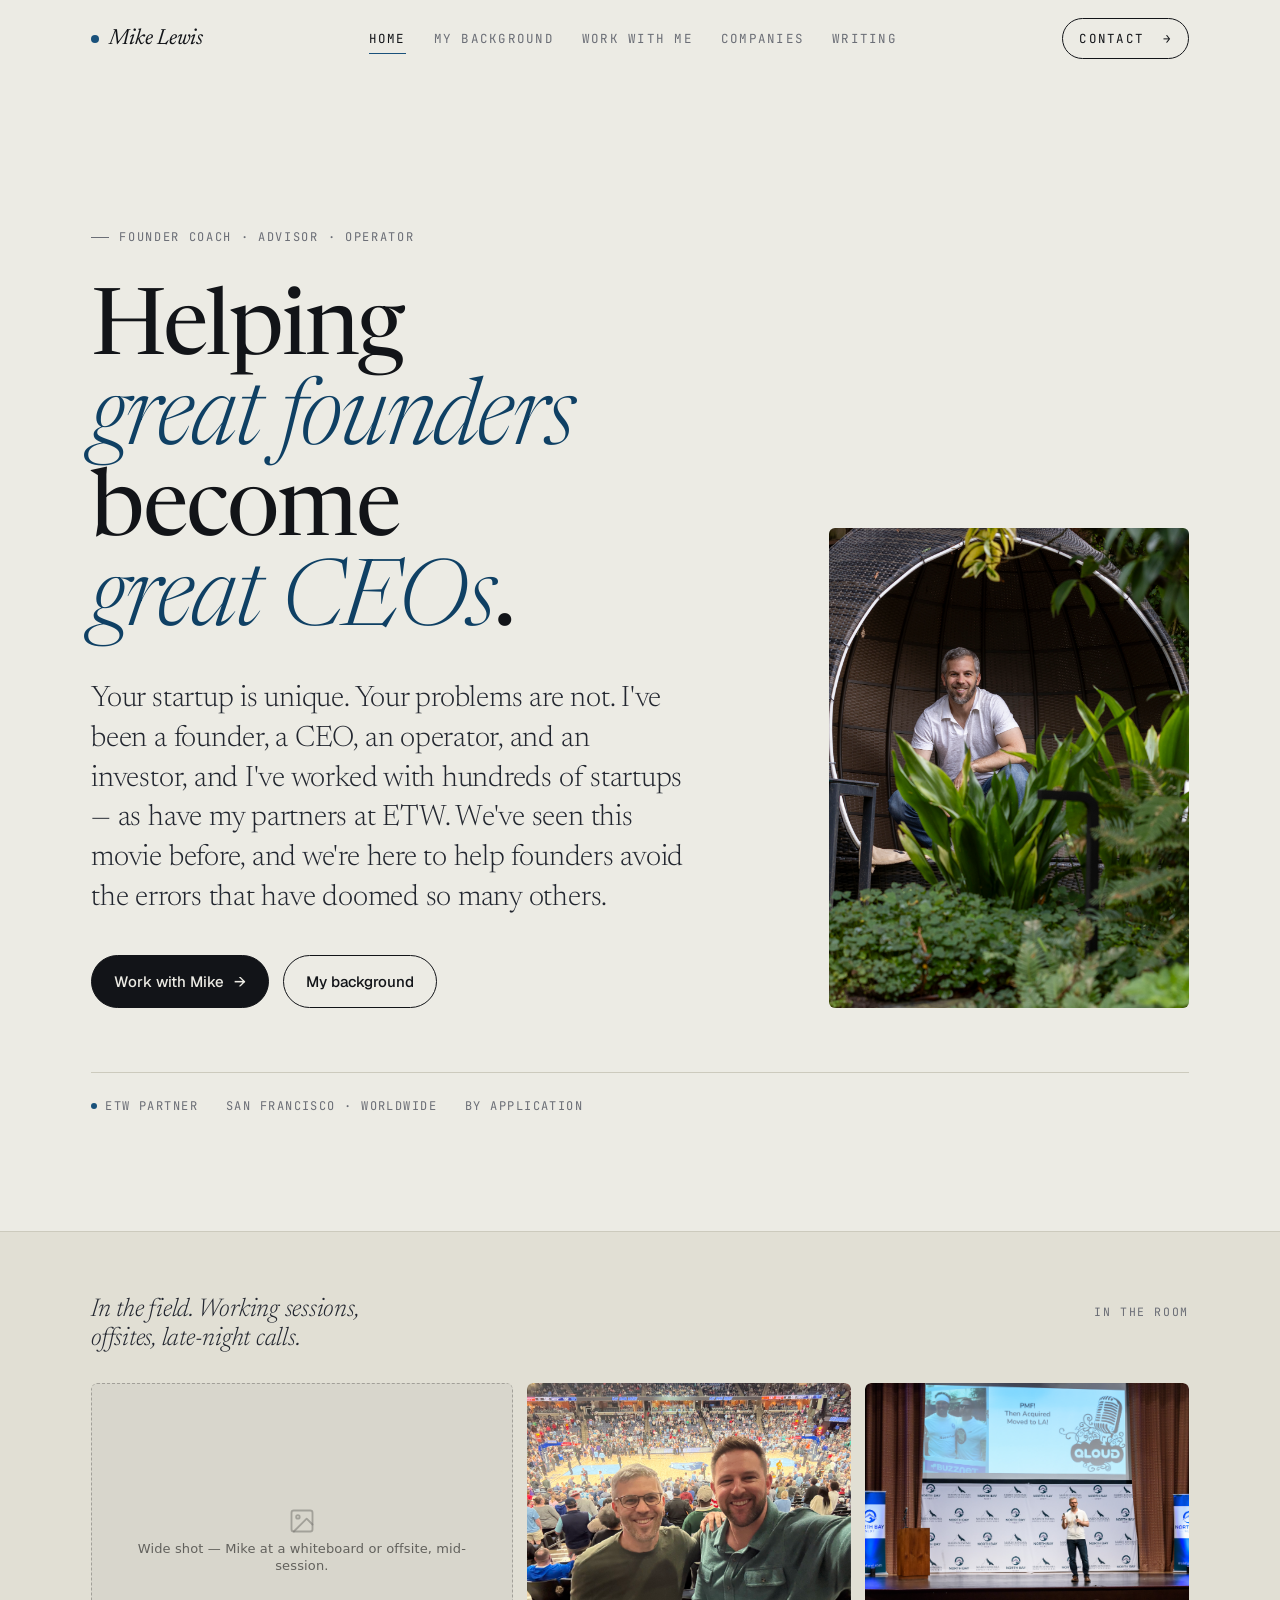
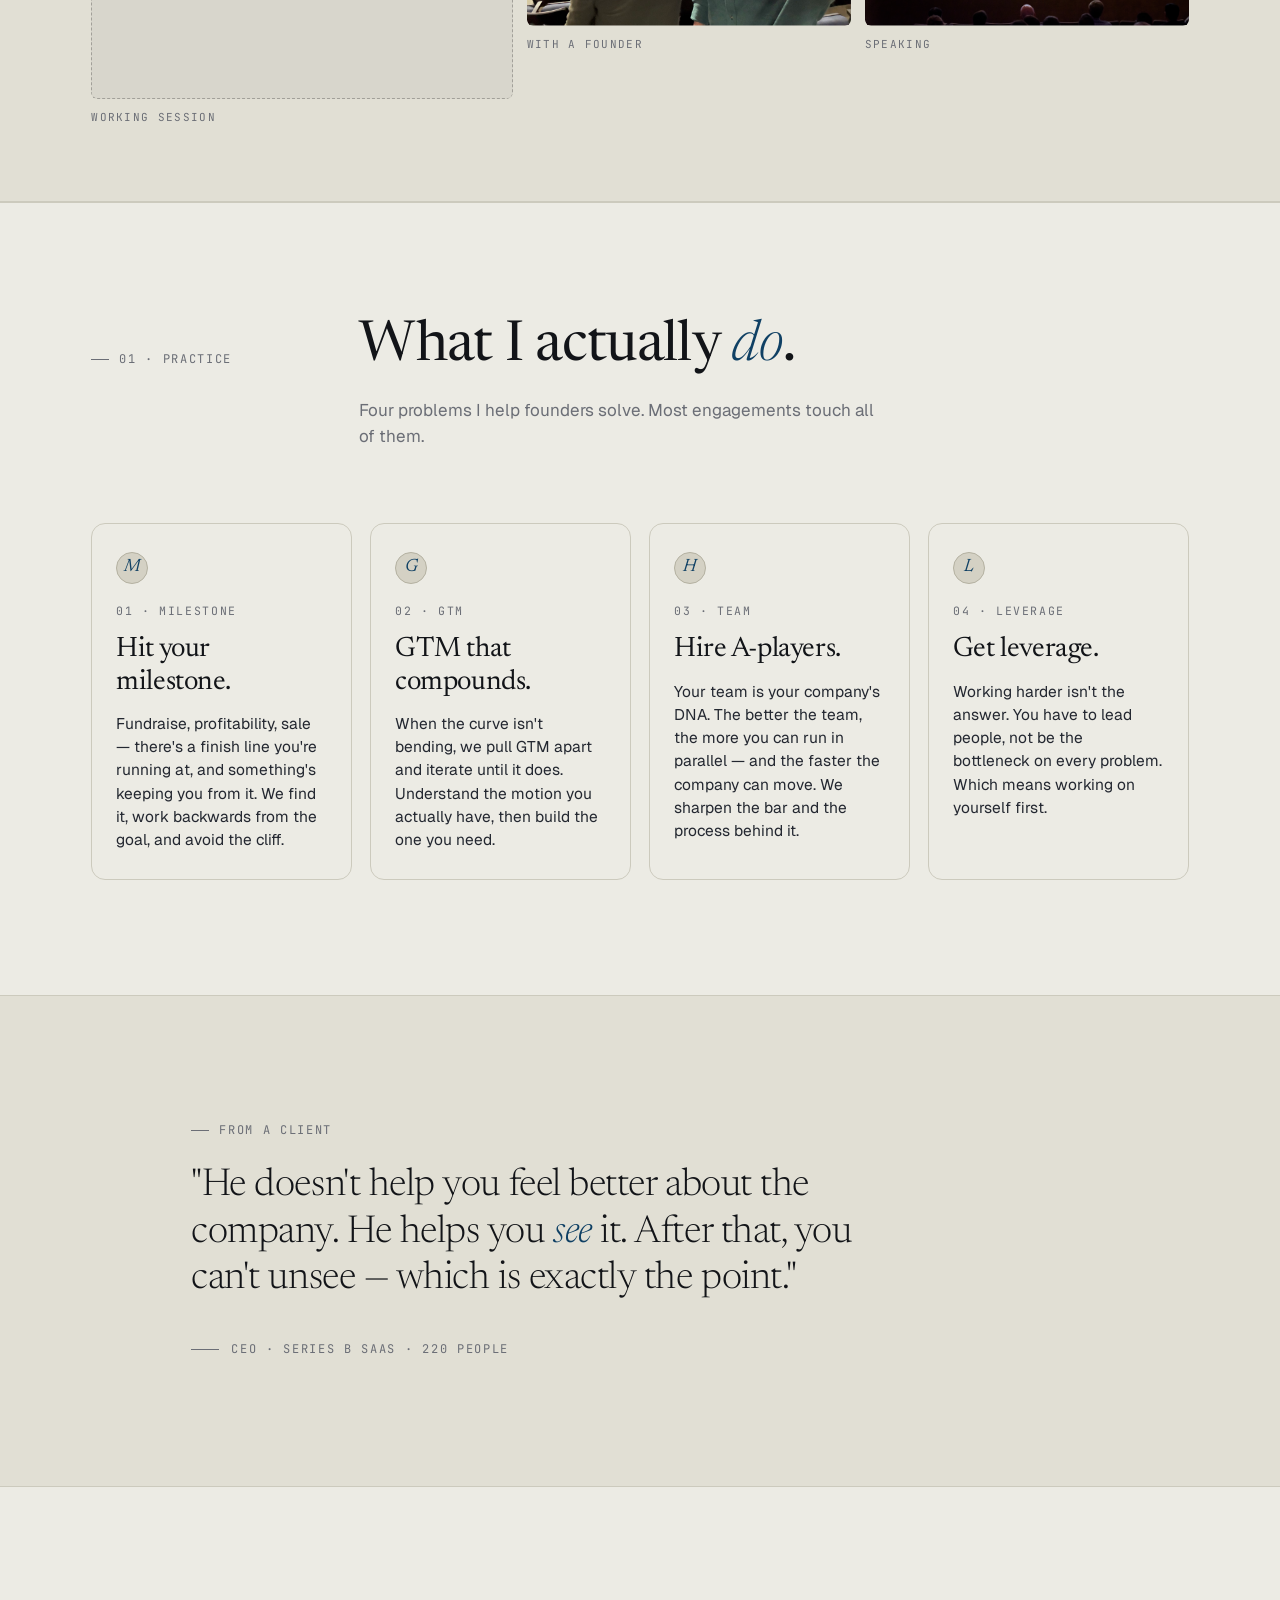
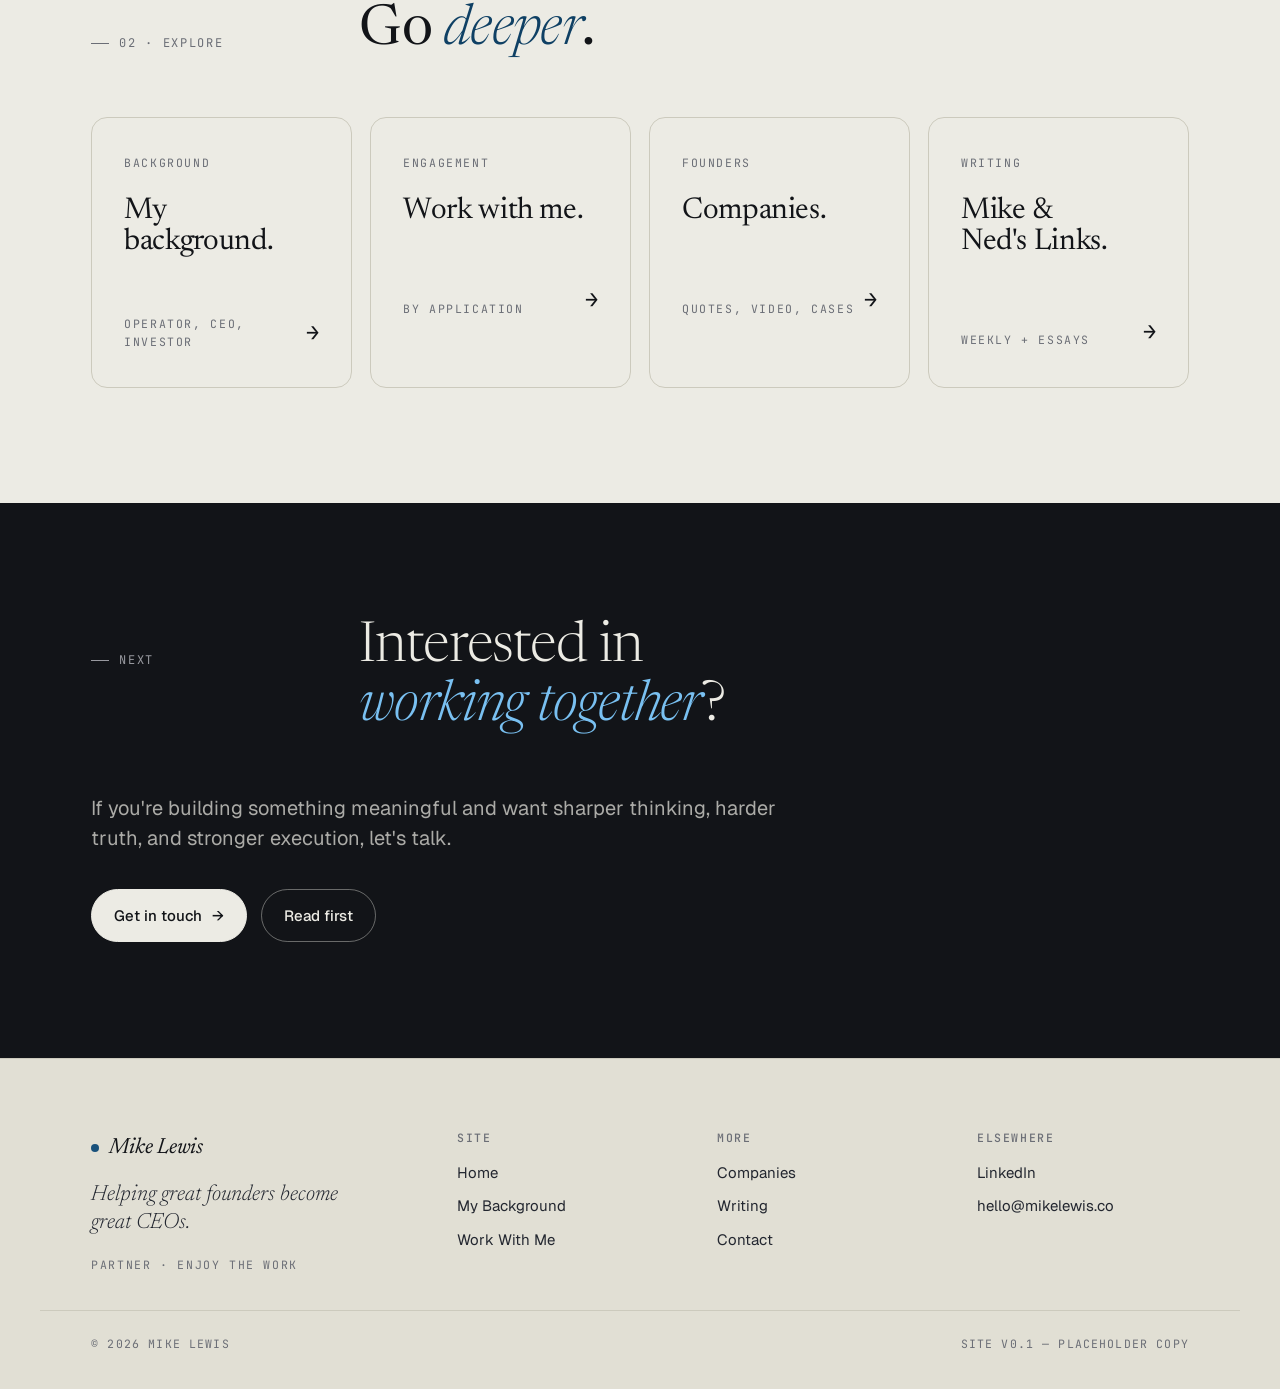
==== commit 18f03d44: "Add photos: portrait, Ben, presenting, MSIV" ====
--- a/index.html
+++ b/index.html
@@ -377,6 +377,7 @@
         <div class="hero-portrait reveal">
           <image-slot
             id="mike-portrait"
+            src="images/Main%20Image%20of%20Mike.jpg"
             shape="rounded"
             radius="6px"
             placeholder="Drop in a black-and-white portrait of Mike — roughly 3:4, neutral background, eye contact.">
@@ -415,6 +416,7 @@
           <div class="strip-slot">
             <image-slot
               id="strip-2"
+              src="images/Ben%20%26%20Anycreek%20with%20Mike.jpg"
               shape="rounded"
               radius="6px"
               placeholder="Mike with a founder — candid, two-shot.">
@@ -426,6 +428,7 @@
           <div class="strip-slot">
             <image-slot
               id="strip-3"
+              src="images/Mike%20Presenting%20at%20MSIV%20Next.jpg"
               shape="rounded"
               radius="6px"
               placeholder="On stage / panel / event — Mike speaking.">
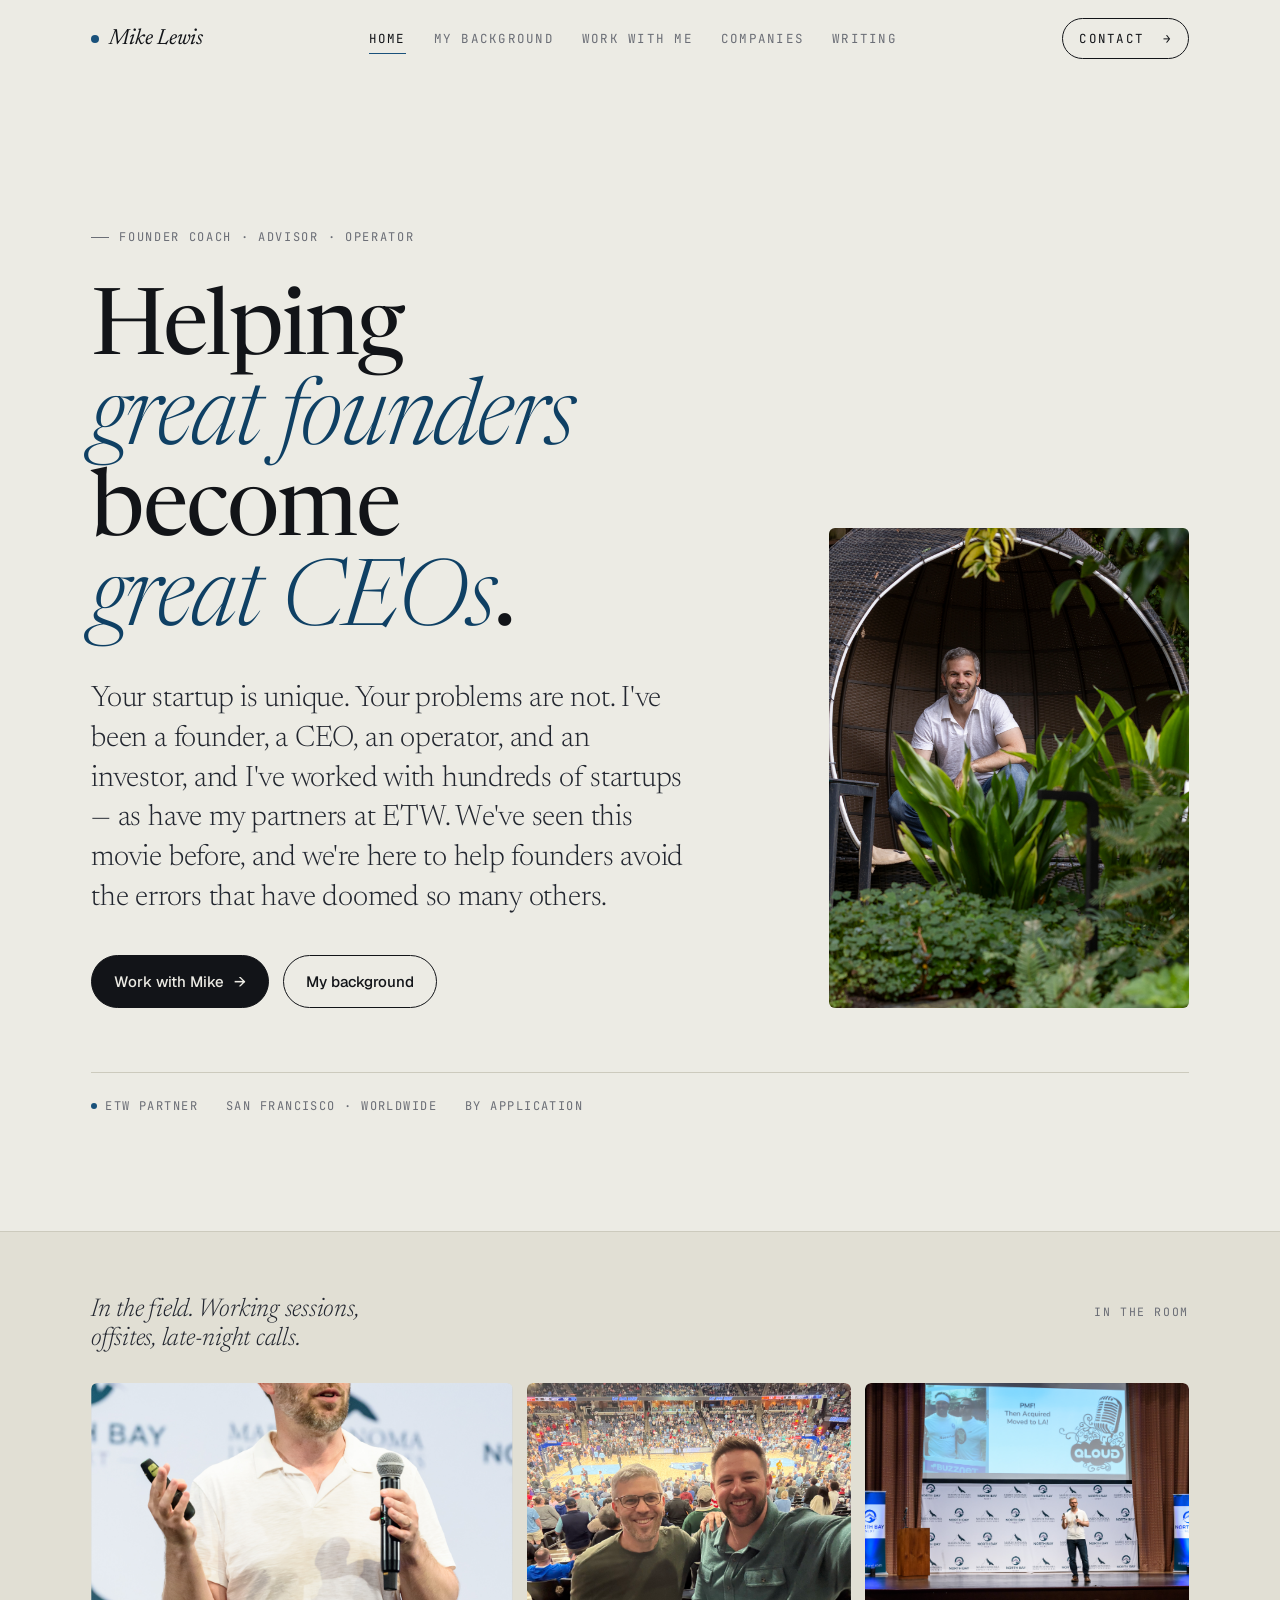
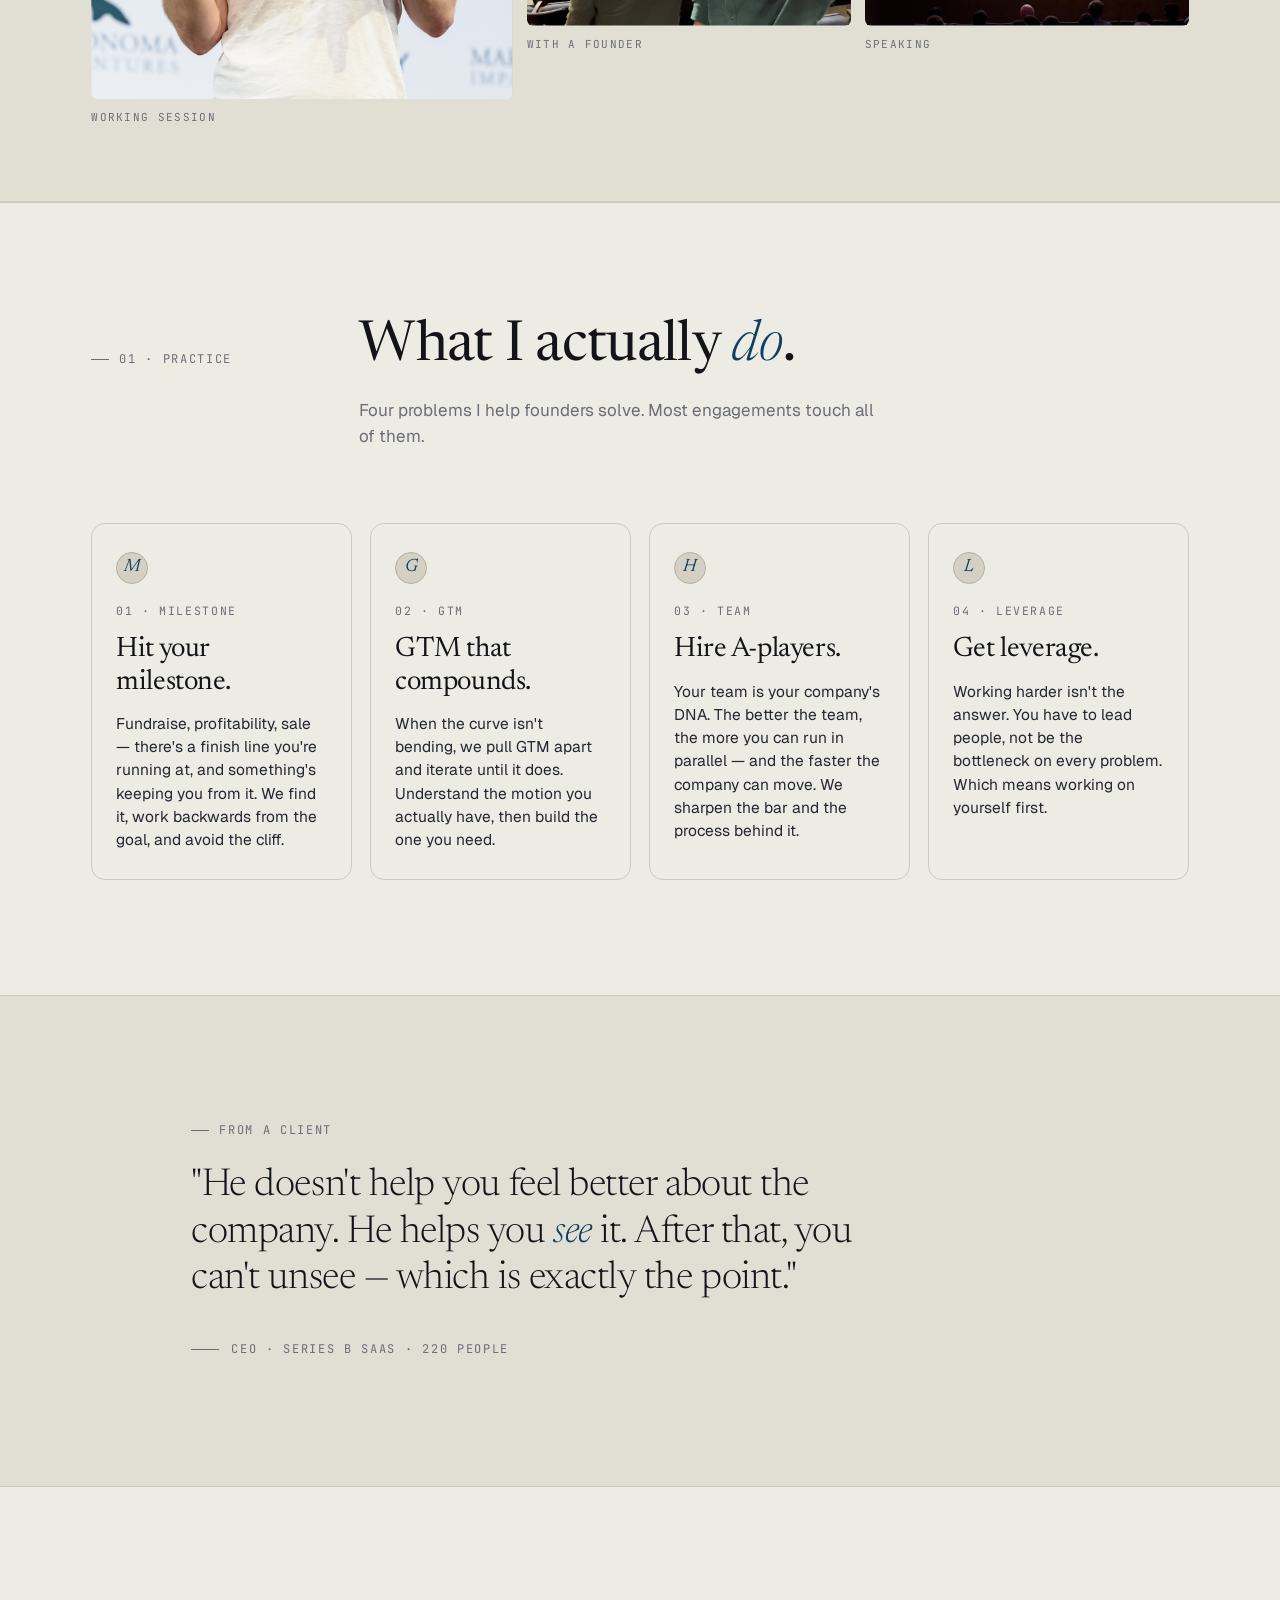
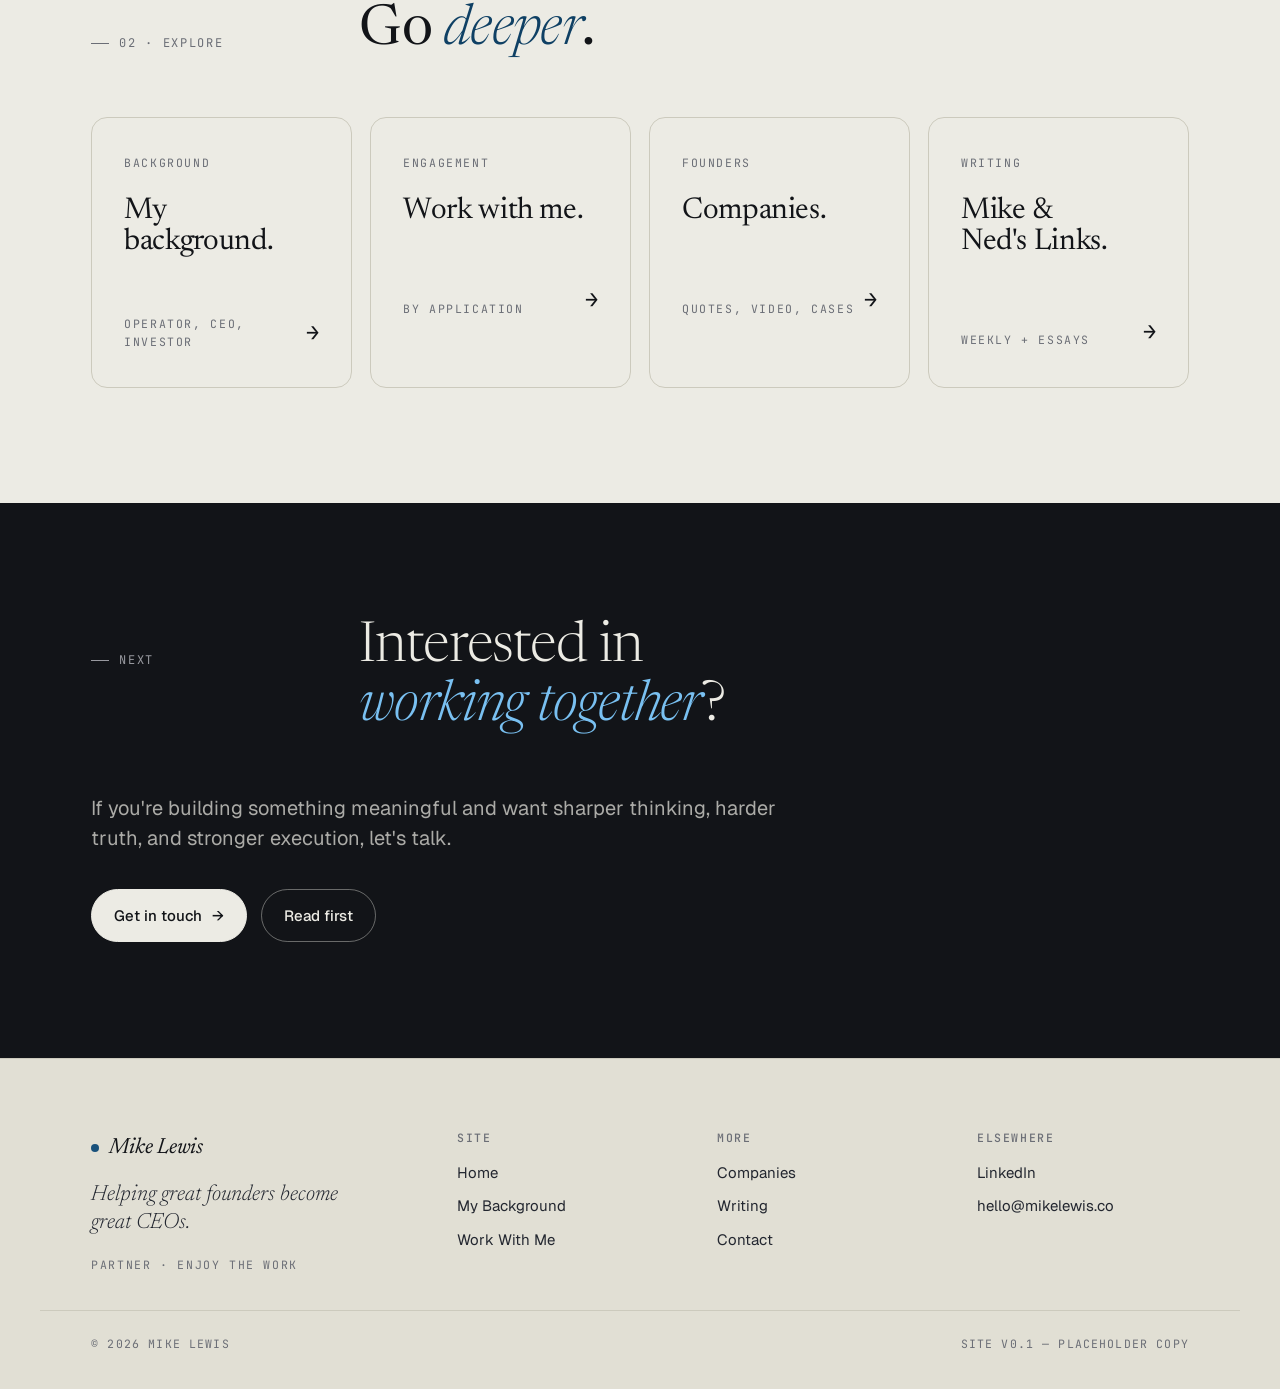
==== commit dc1b1ed2: "Add presenting photo to homepage filmstrip" ====
--- a/index.html
+++ b/index.html
@@ -405,6 +405,7 @@
           <div class="strip-slot">
             <image-slot
               id="strip-1"
+              src="images/MIke%20Presenting.jpg"
               shape="rounded"
               radius="6px"
               placeholder="Wide shot — Mike at a whiteboard or offsite, mid-session.">
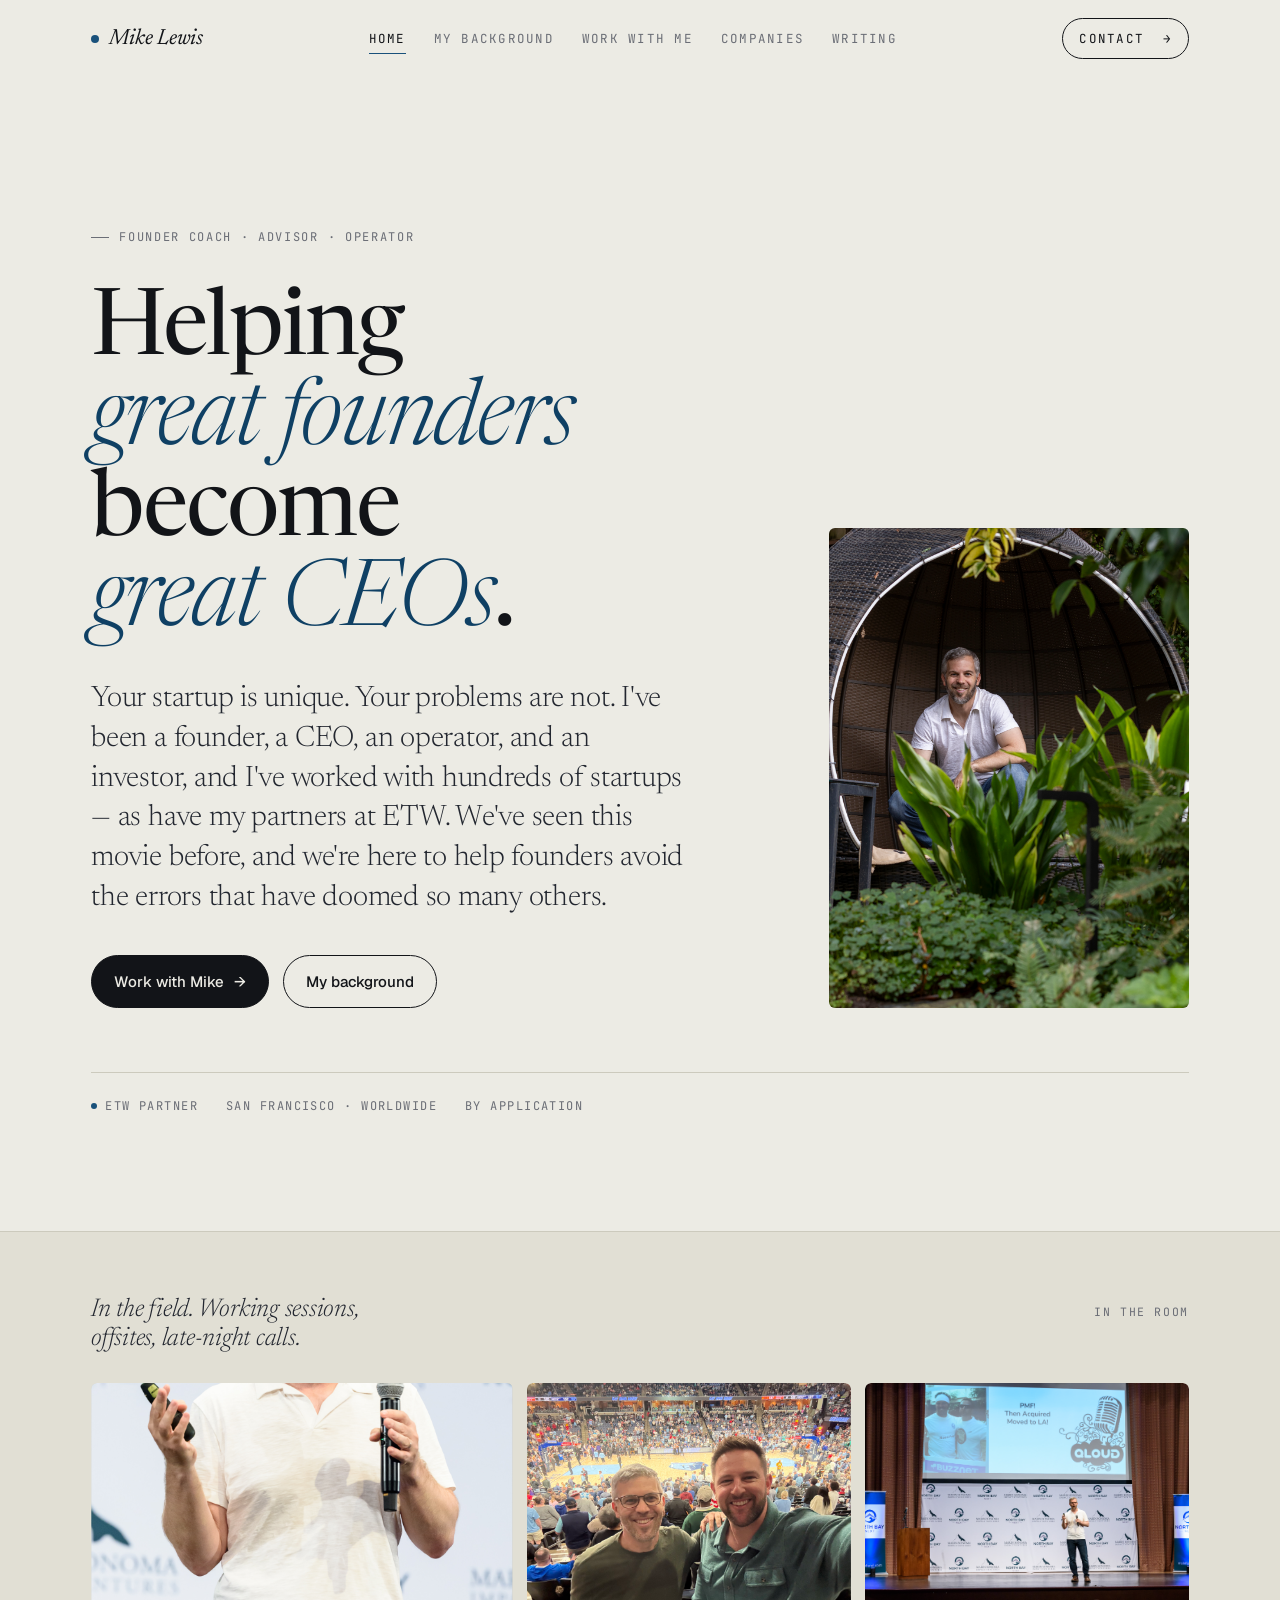
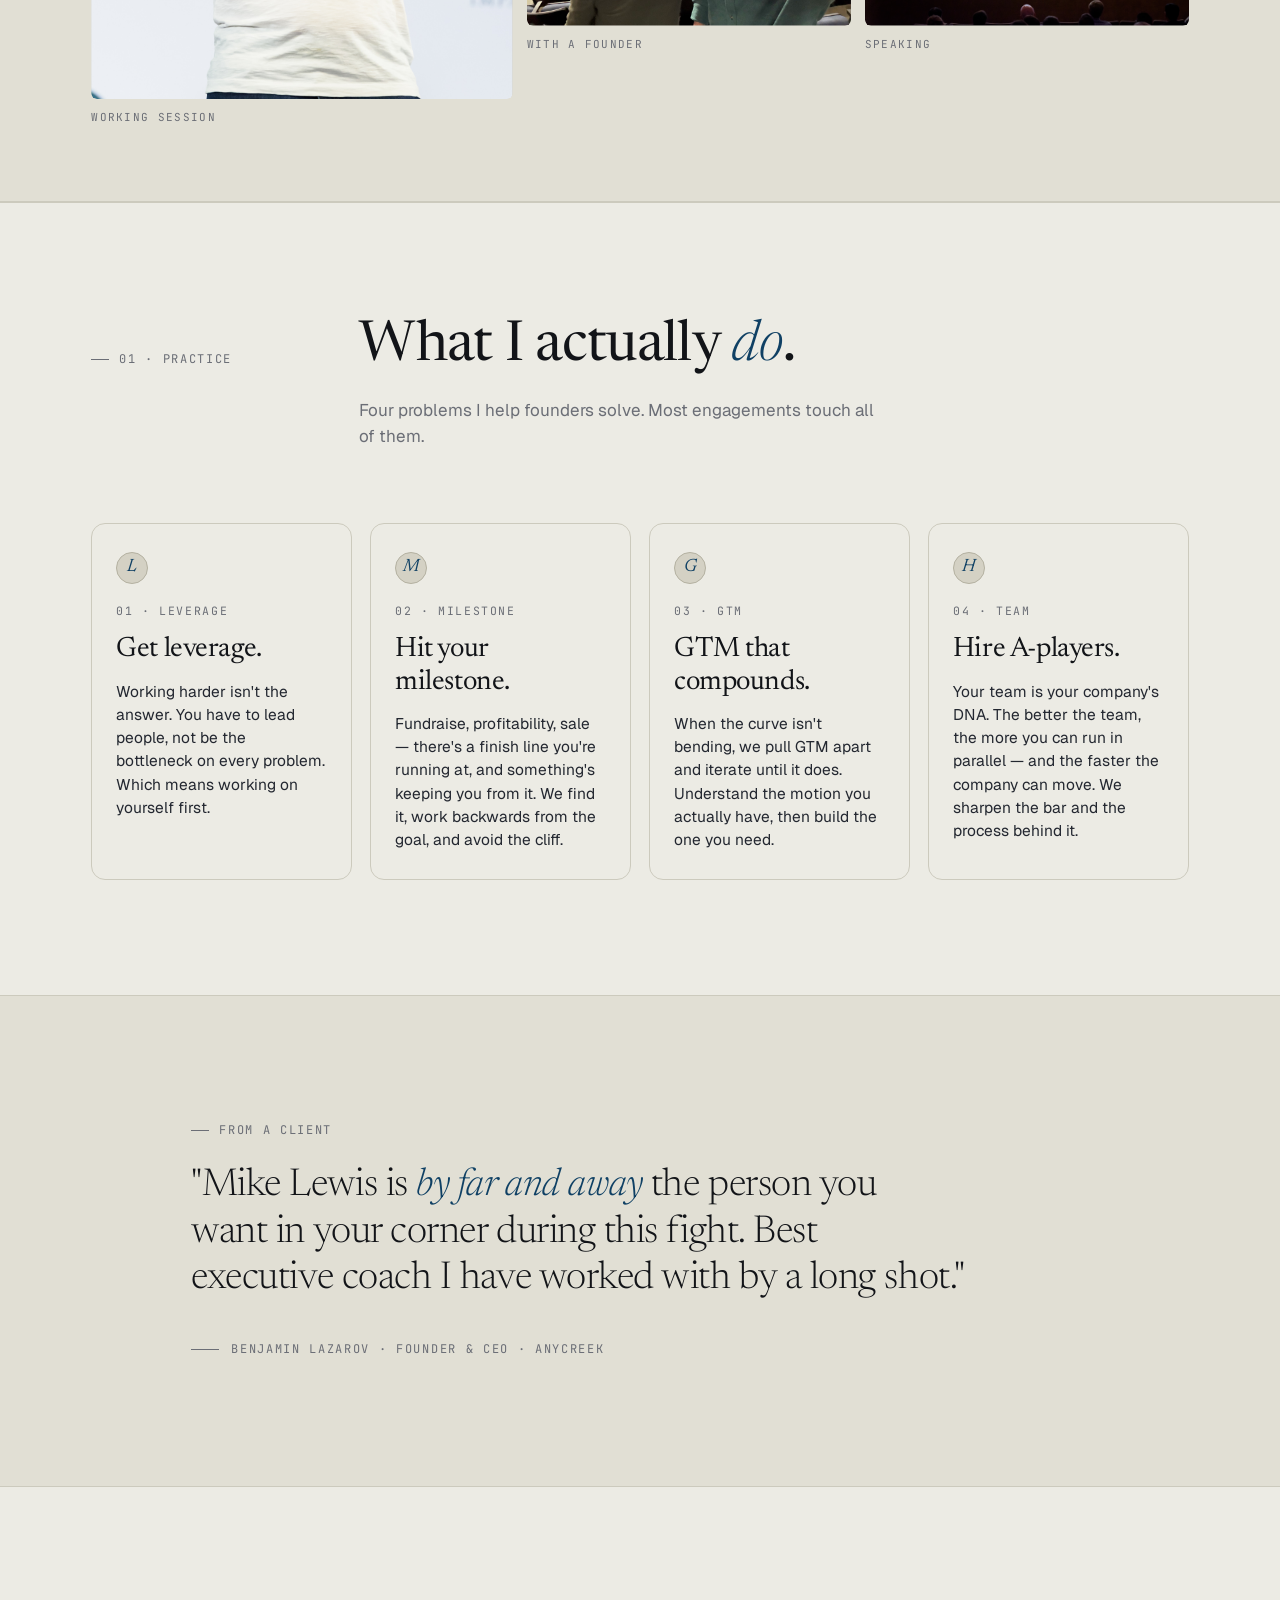
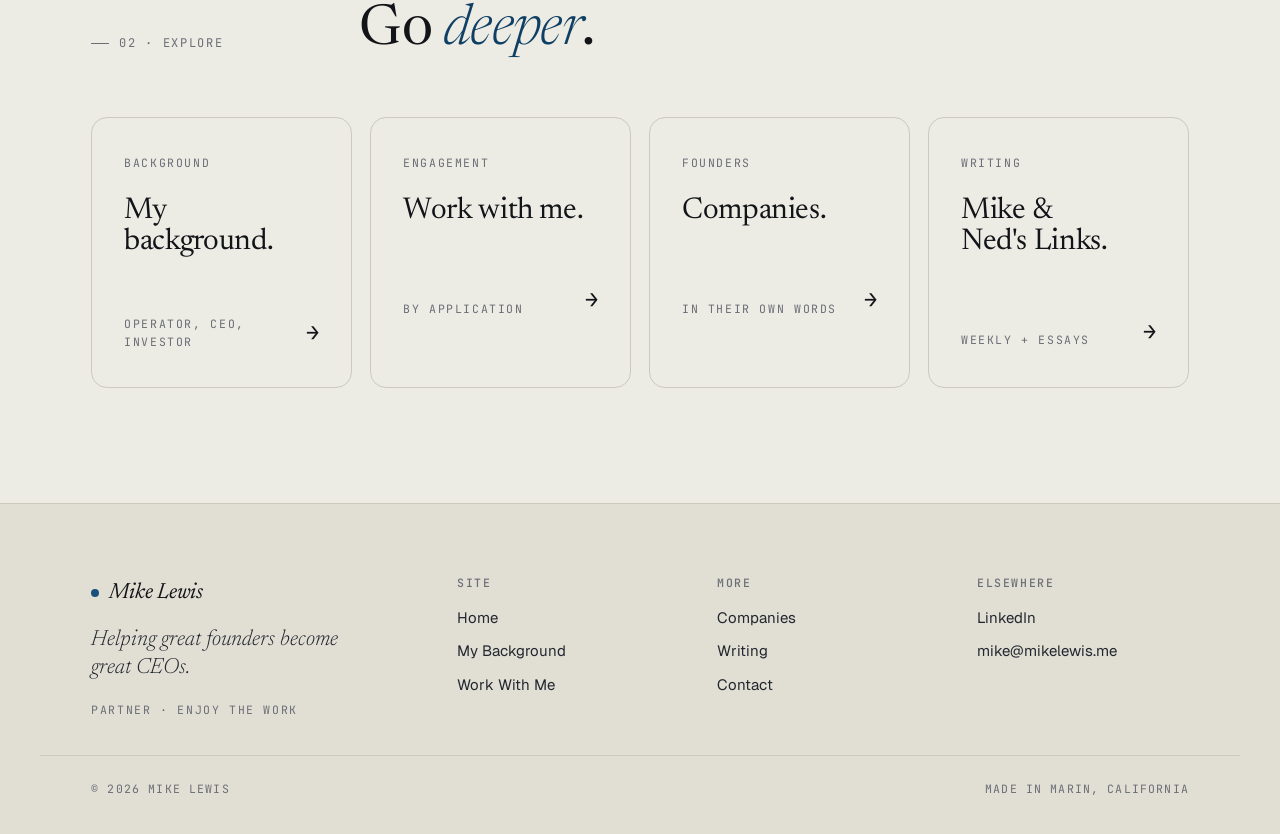
==== commit a10ccc9c: "Launch prep: real testimonial, Formspree wiring, email/domain swap, meta/OG tags, favicon, 404, CNAM" ====
--- a/index.html
+++ b/index.html
@@ -5,6 +5,14 @@
   <meta name="viewport" content="width=device-width, initial-scale=1" />
   <title>Mike Lewis — Founder Coach &amp; Advisor</title>
   <meta name="description" content="Mike Lewis helps founders and CEOs change not just how fast they move, but where they're going." />
+  <link rel="icon" type="image/svg+xml" href="favicon.svg" />
+  <meta property="og:type" content="website" />
+  <meta property="og:site_name" content="Mike Lewis" />
+  <meta property="og:title" content="Mike Lewis — Founder Coach &amp; Advisor" />
+  <meta property="og:description" content="Founder coach and advisor. Helping great founders become great CEOs." />
+  <meta property="og:image" content="https://mikelewis.me/images/Main%20Image%20of%20Mike.jpg" />
+  <meta property="og:url" content="https://mikelewis.me/" />
+  <meta name="twitter:card" content="summary_large_image" />
   <link rel="stylesheet" href="site.css" />
   <script src="image-slot.js" defer></script>
   <style>
@@ -457,30 +465,29 @@
 
       <div class="four-cards">
         <article class="pill-card reveal">
+          <span class="glyph">L</span>
+          <span class="role">01 · Leverage</span>
+          <h3>Get leverage.</h3>
+          <p>Working harder isn't the answer. You have to lead people, not be the bottleneck on every problem. Which means working on yourself first.</p>
+        </article>
+        <article class="pill-card reveal">
           <span class="glyph">M</span>
-          <span class="role">01 · Milestone</span>
+          <span class="role">02 · Milestone</span>
           <h3>Hit your milestone.</h3>
           <p>Fundraise, profitability, sale — there's a finish line you're running at, and something's keeping you from it. We find it, work backwards from the goal, and avoid the cliff.</p>
         </article>
         <article class="pill-card reveal">
           <span class="glyph">G</span>
-          <span class="role">02 · GTM</span>
+          <span class="role">03 · GTM</span>
           <h3>GTM that compounds.</h3>
           <p>When the curve isn't bending, we pull GTM apart and iterate until it does. Understand the motion you actually have, then build the one you need.</p>
         </article>
         <article class="pill-card reveal">
           <span class="glyph">H</span>
-          <span class="role">03 · Team</span>
+          <span class="role">04 · Team</span>
           <h3>Hire A-players.</h3>
           <p>Your team is your company's DNA. The better the team, the more you can run in parallel — and the faster the company can move. We sharpen the bar and the process behind it.</p>
-        </article>
-        <article class="pill-card reveal">
-          <span class="glyph">L</span>
-          <span class="role">04 · Leverage</span>
-          <h3>Get leverage.</h3>
-          <p>Working harder isn't the answer. You have to lead people, not be the bottleneck on every problem. Which means working on yourself first.</p>
-        </article>
-      </div>
+        </article></div>
     </div>
   </section>
 
@@ -489,10 +496,11 @@
     <div class="wrap" style="max-width: 1000px;">
       <p class="eyebrow reveal" style="margin-bottom:24px;">From a client</p>
       <p class="quote reveal">
-        "He doesn't help you feel better about the company. He helps you
-        <em>see</em> it. After that, you can't unsee — which is exactly the point."
+        "Mike Lewis is <em>by far and away</em> the person you want in your
+        corner during this fight. Best executive coach I have worked with by
+        a long shot."
       </p>
-      <p class="attribution reveal">CEO · Series&nbsp;B SaaS · 220 people</p>
+      <p class="attribution reveal">Benjamin Lazarov · Founder &amp; CEO · AnyCreek</p>
     </div>
   </section>
 
@@ -525,7 +533,7 @@
           <p class="mono" style="font-size:11.5px; letter-spacing:0.14em; text-transform:uppercase; color:var(--muted); margin:0 0 24px;">Founders</p>
           <h3>Companies.</h3>
           <div class="arrow-row">
-            <span class="label">Quotes, video, cases</span>
+            <span class="label">In their own words</span>
             <span class="arrow">→</span>
           </div>
         </a>
@@ -541,23 +549,6 @@
     </div>
   </section>
 
-  <!-- CLOSING -->
-  <section class="closing" data-screen-label="Home / Closing">
-    <div class="wrap">
-      <div class="section-head reveal" style="grid-template-columns: 220px 1fr;">
-        <div class="label"><span class="eyebrow">Next</span></div>
-        <h2>Interested in <em>working together</em>?</h2>
-      </div>
-      <p class="reveal" style="font-size:20px; line-height:1.5; max-width:56ch; margin-bottom:36px;">
-        If you're building something meaningful and want sharper thinking,
-        harder truth, and stronger execution, let's talk.
-      </p>
-      <div class="cta-row reveal">
-        <a href="contact.html" class="btn">Get in touch <span class="arrow">→</span></a>
-        <a href="my-background.html" class="btn ghost">Read first</a>
-      </div>
-    </div>
-  </section>
 
 </main>
 
@@ -588,13 +579,13 @@
       <h4>Elsewhere</h4>
       <ul>
         <li><a href="https://www.linkedin.com/in/mikelewis/" target="_blank" rel="noopener">LinkedIn</a></li>
-        <li><a href="mailto:hello@mikelewis.co">hello@mikelewis.co</a></li>
+        <li><a href="mailto:mike@mikelewis.me">mike@mikelewis.me</a></li>
       </ul>
     </div>
   </div>
   <div class="footer-meta">
     <span>© 2026 Mike Lewis</span>
-    <span>Site v0.1 — placeholder copy</span>
+    <span>Made in Marin, California</span>
   </div>
 </footer>
 
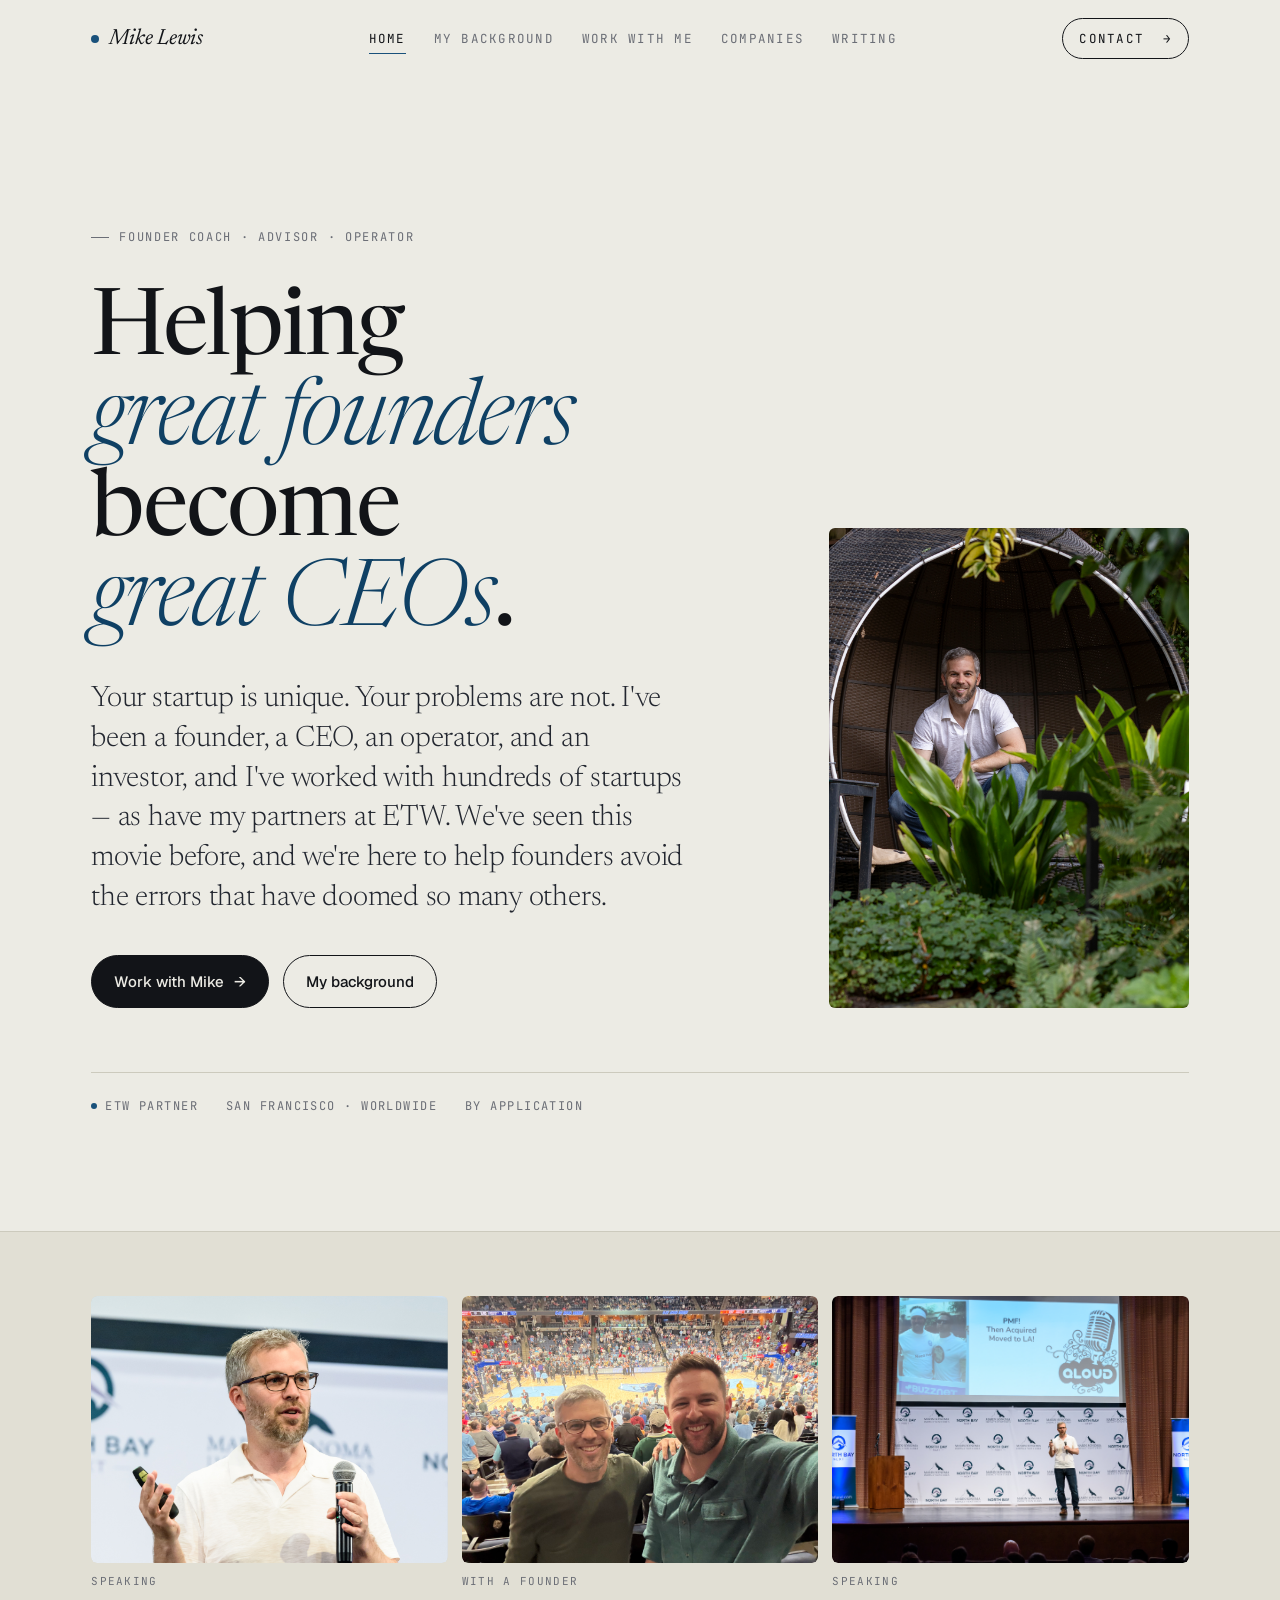
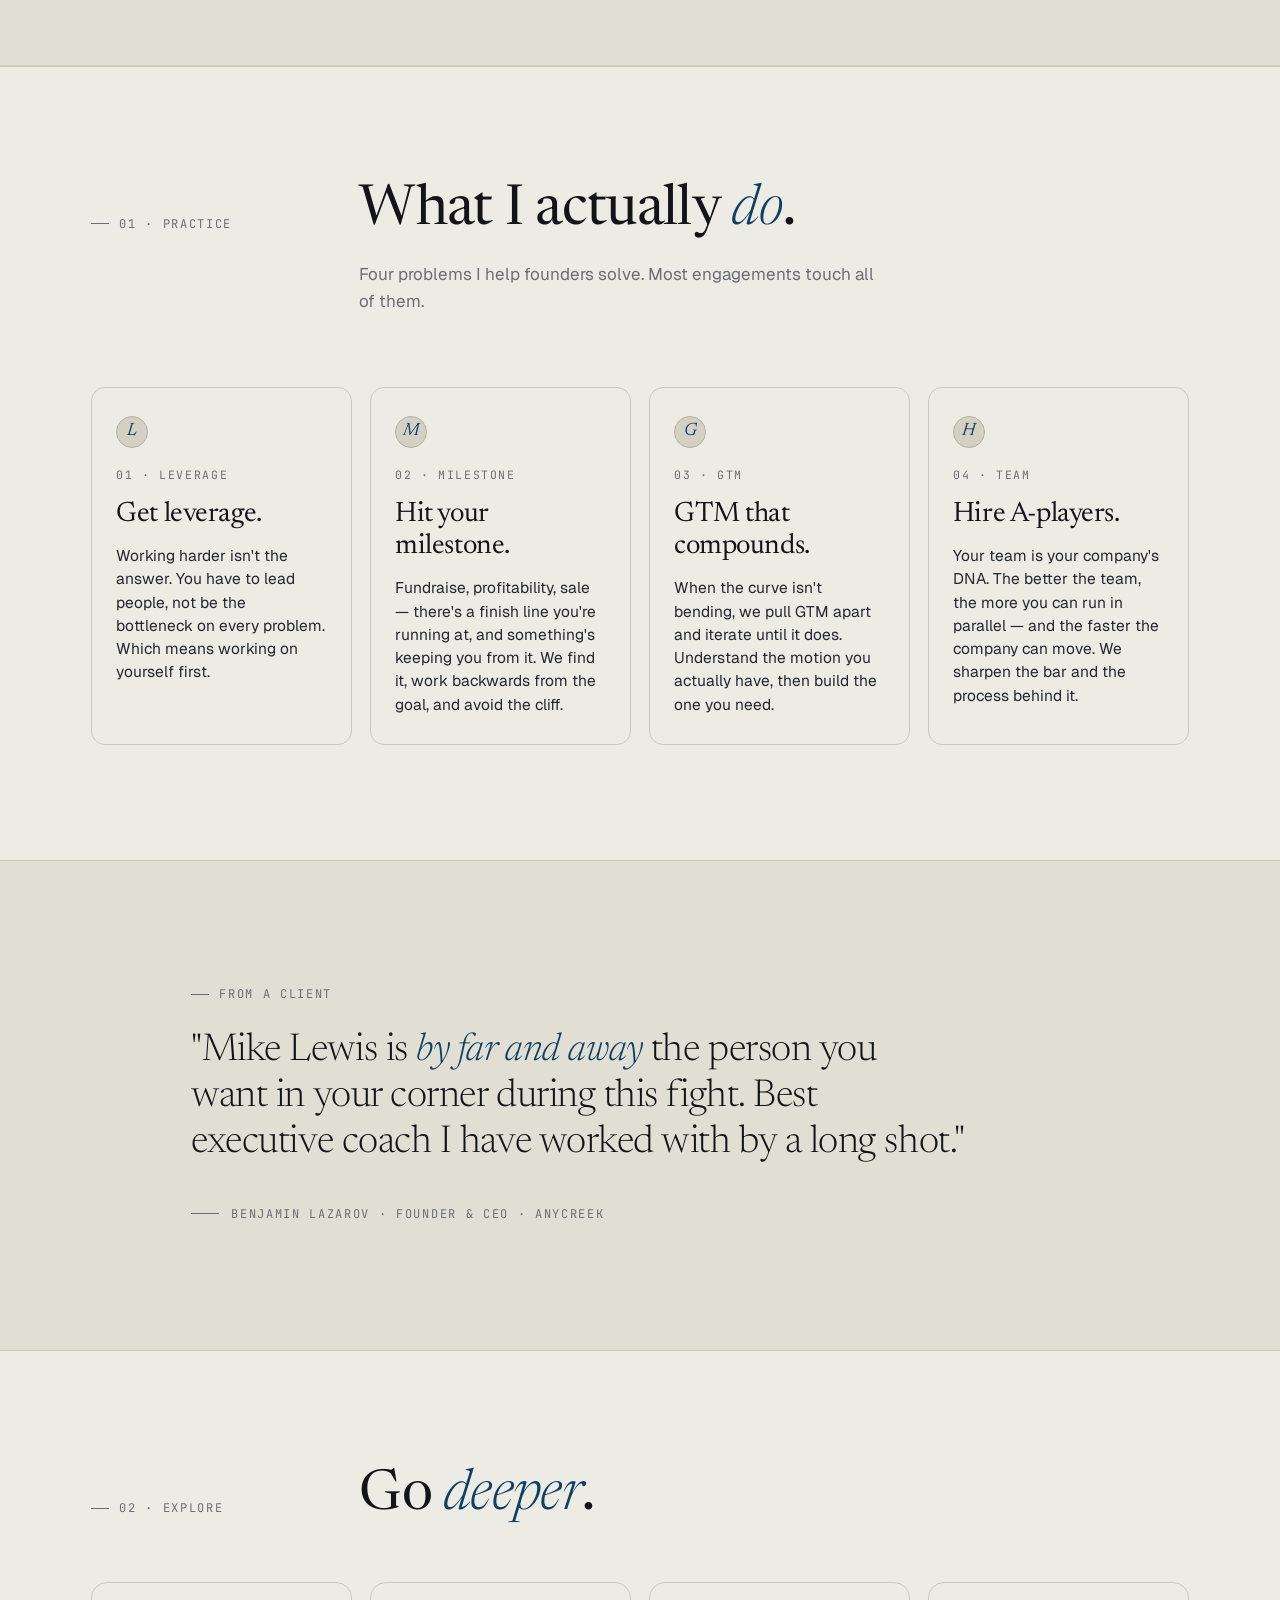
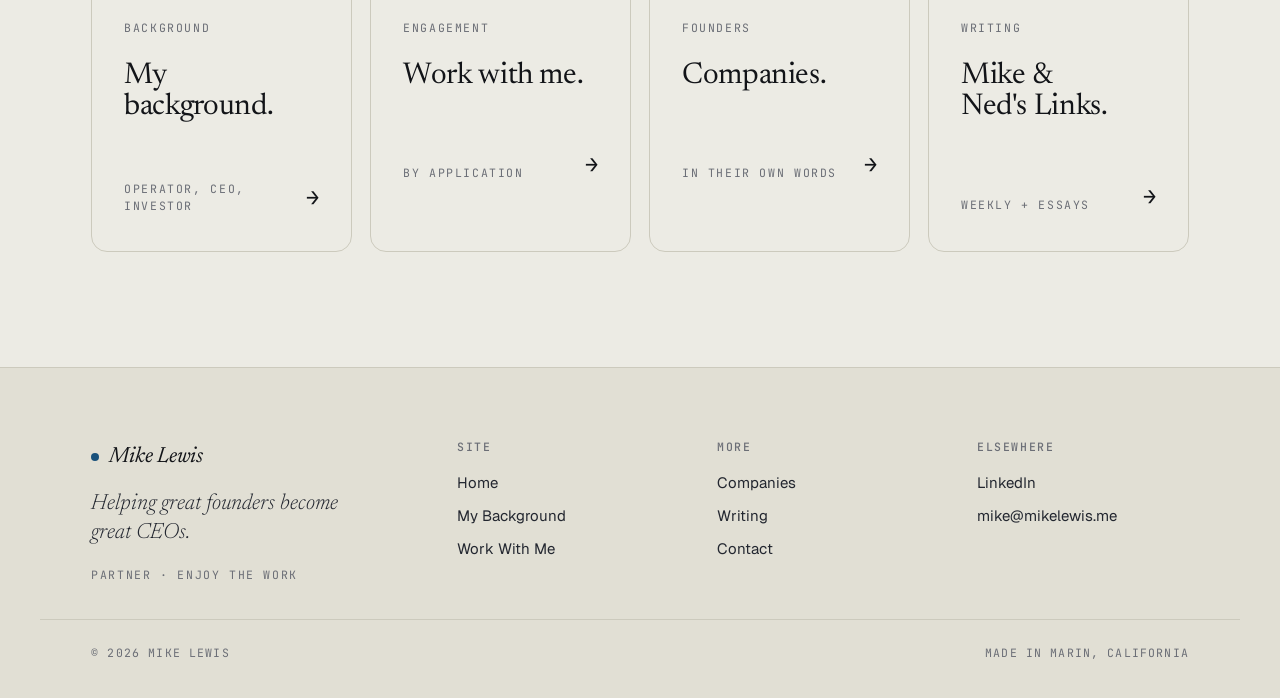
==== commit 284373df: "Simplify filmstrip row" ====
--- a/index.html
+++ b/index.html
@@ -104,7 +104,7 @@
     }
     .filmstrip-grid {
       display: grid;
-      grid-template-columns: 1.3fr 1fr 1fr;
+      grid-template-columns: 1fr 1fr 1fr;
       gap: 14px;
     }
     @media (max-width: 800px) {
@@ -404,10 +404,6 @@
   <!-- FILMSTRIP -->
   <section class="filmstrip" data-screen-label="Home / Filmstrip">
     <div class="wrap">
-      <div class="filmstrip-head reveal">
-        <h3>In the field. Working sessions, offsites, late-night calls.</h3>
-        <span class="meta">In the room</span>
-      </div>
       <div class="filmstrip-grid reveal">
         <div>
           <div class="strip-slot">
@@ -419,7 +415,7 @@
               placeholder="Wide shot — Mike at a whiteboard or offsite, mid-session.">
             </image-slot>
           </div>
-          <p class="strip-caption">Working session</p>
+          <p class="strip-caption">Speaking</p>
         </div>
         <div>
           <div class="strip-slot">
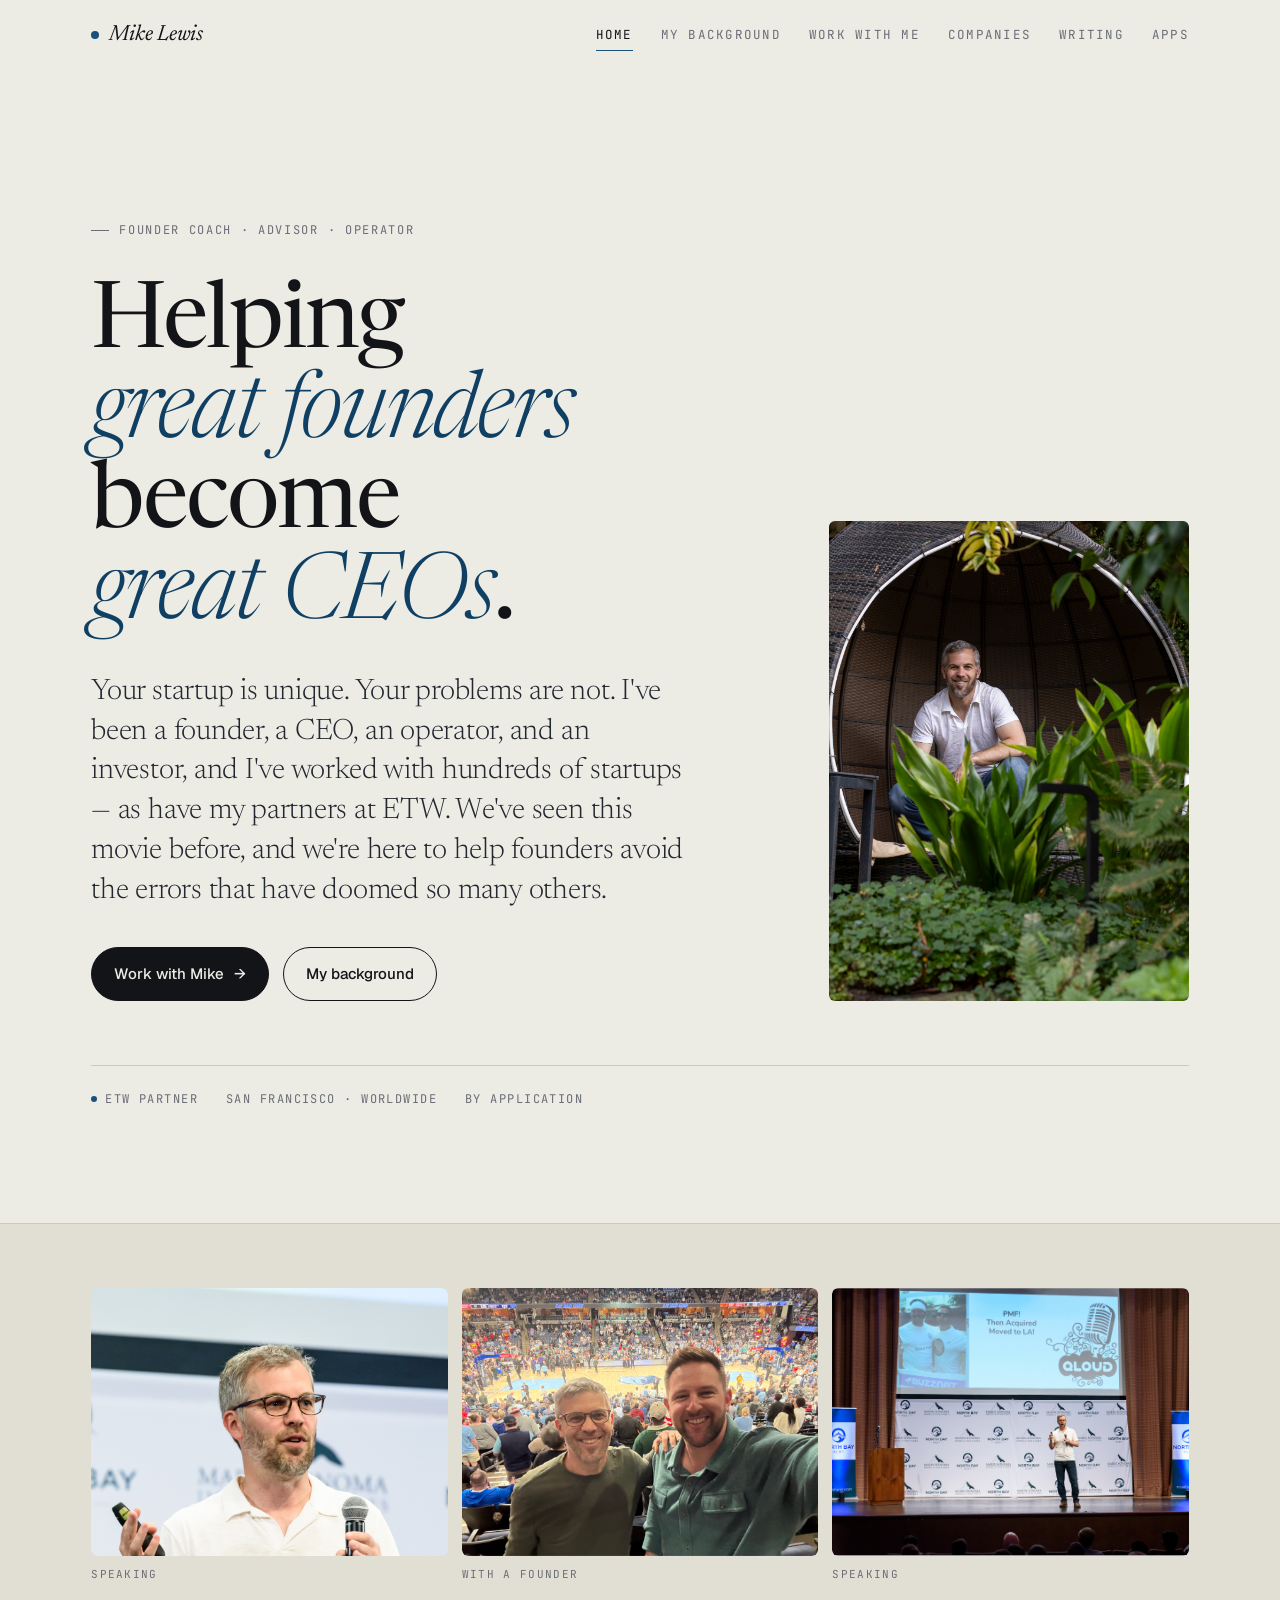
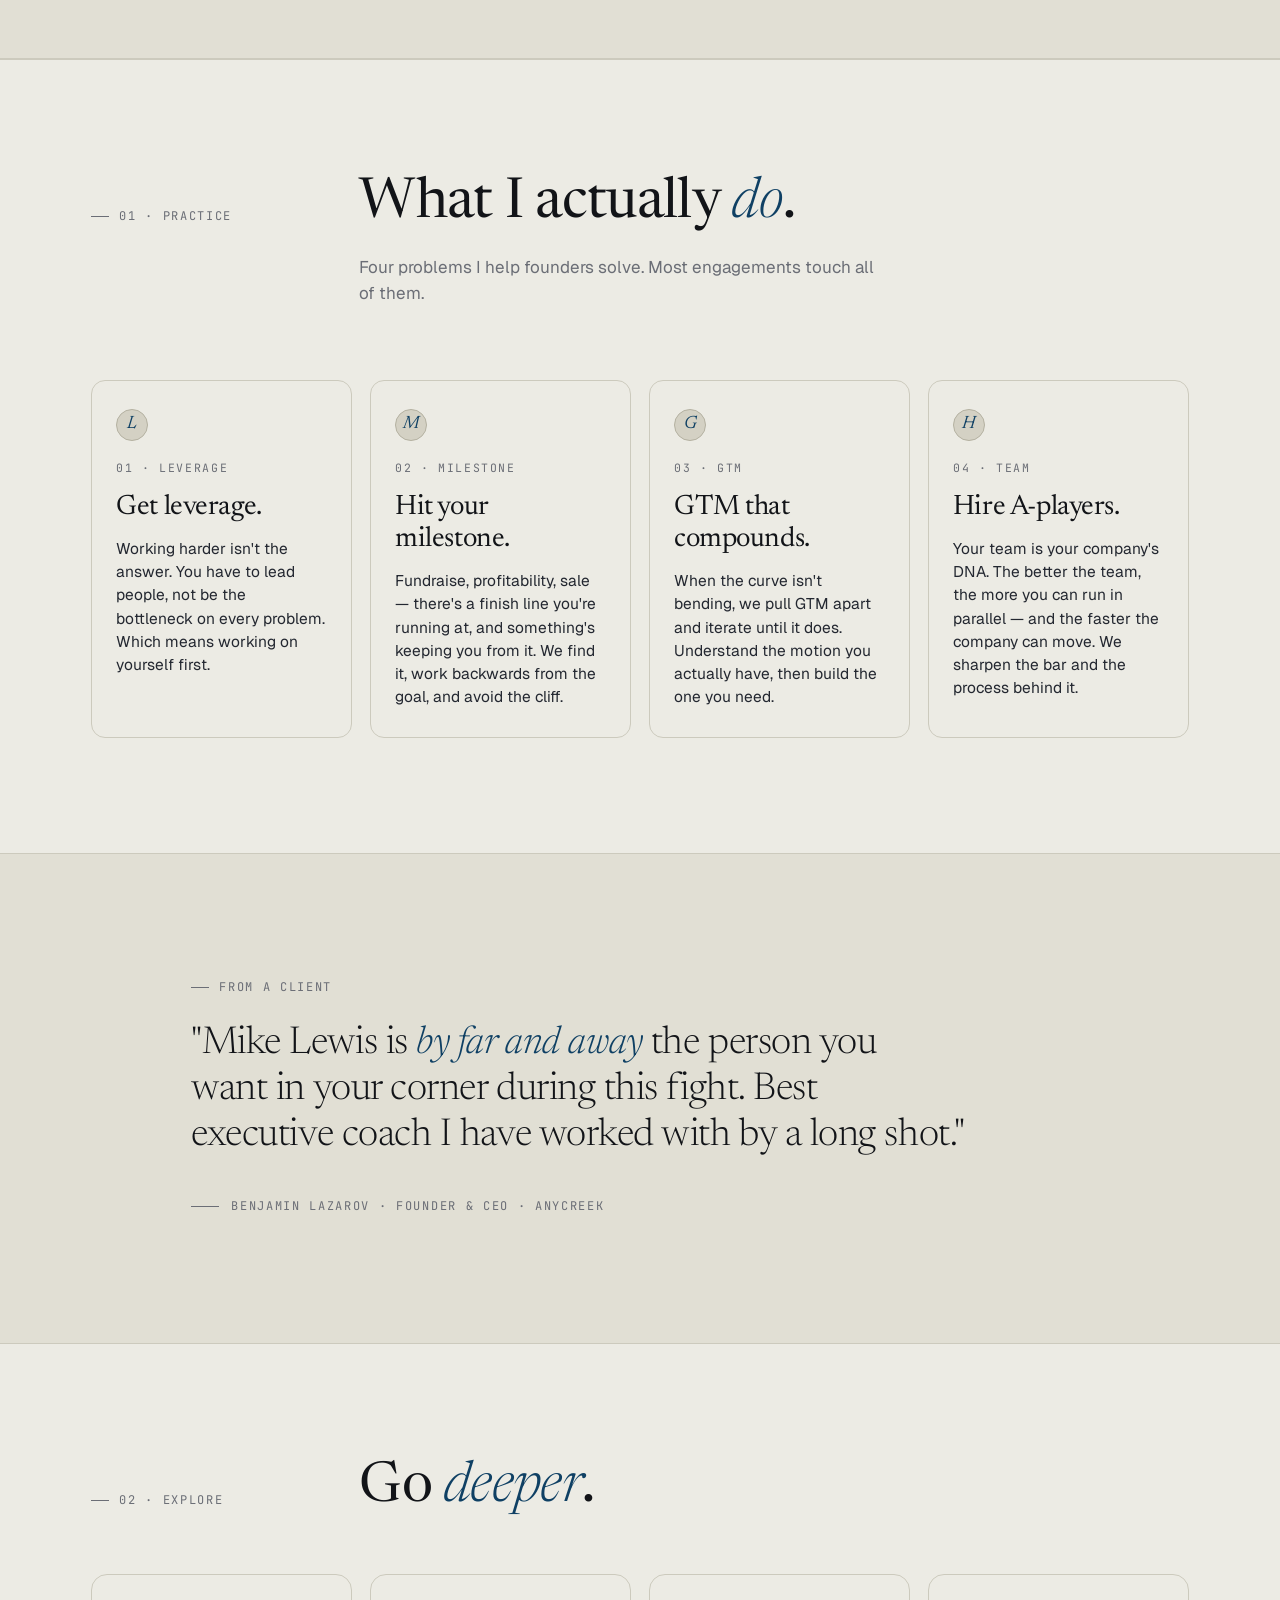
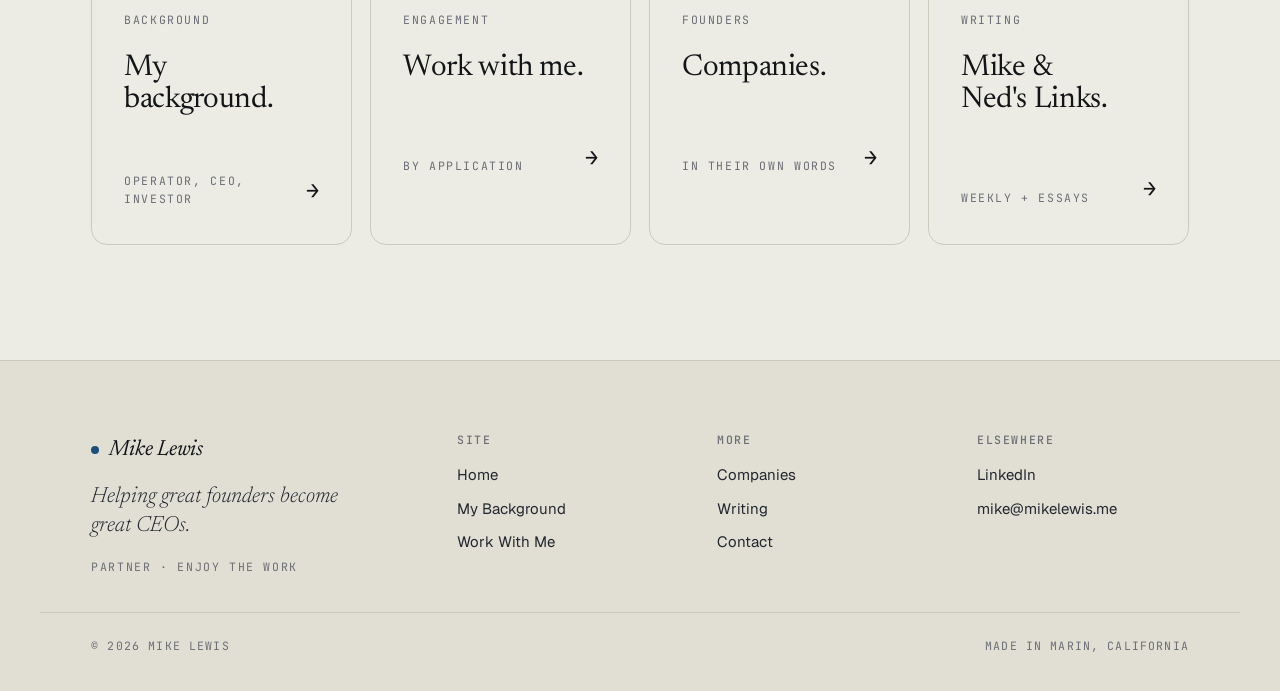
==== commit 0c464d00: "Add Apps to nav across site, remove Contact CTA" ====
--- a/index.html
+++ b/index.html
@@ -342,8 +342,8 @@
       <a href="work-with-me.html">Work With Me</a>
       <a href="companies.html">Companies</a>
       <a href="writing.html">Writing</a>
+      <a href="apps.html">Apps</a>
     </nav>
-    <a href="contact.html" class="nav-cta">Contact &nbsp;→</a>
     <button class="nav-mobile-toggle" aria-label="Menu">≡</button>
   </div>
   <div class="nav-drawer" hidden>
@@ -353,8 +353,8 @@
       <a href="work-with-me.html">Work With Me</a>
       <a href="companies.html">Companies</a>
       <a href="writing.html">Writing</a>
+      <a href="apps.html">Apps</a>
     </nav>
-    <a href="contact.html" class="nav-cta">Contact &nbsp;→</a>
   </div>
 </header>
 
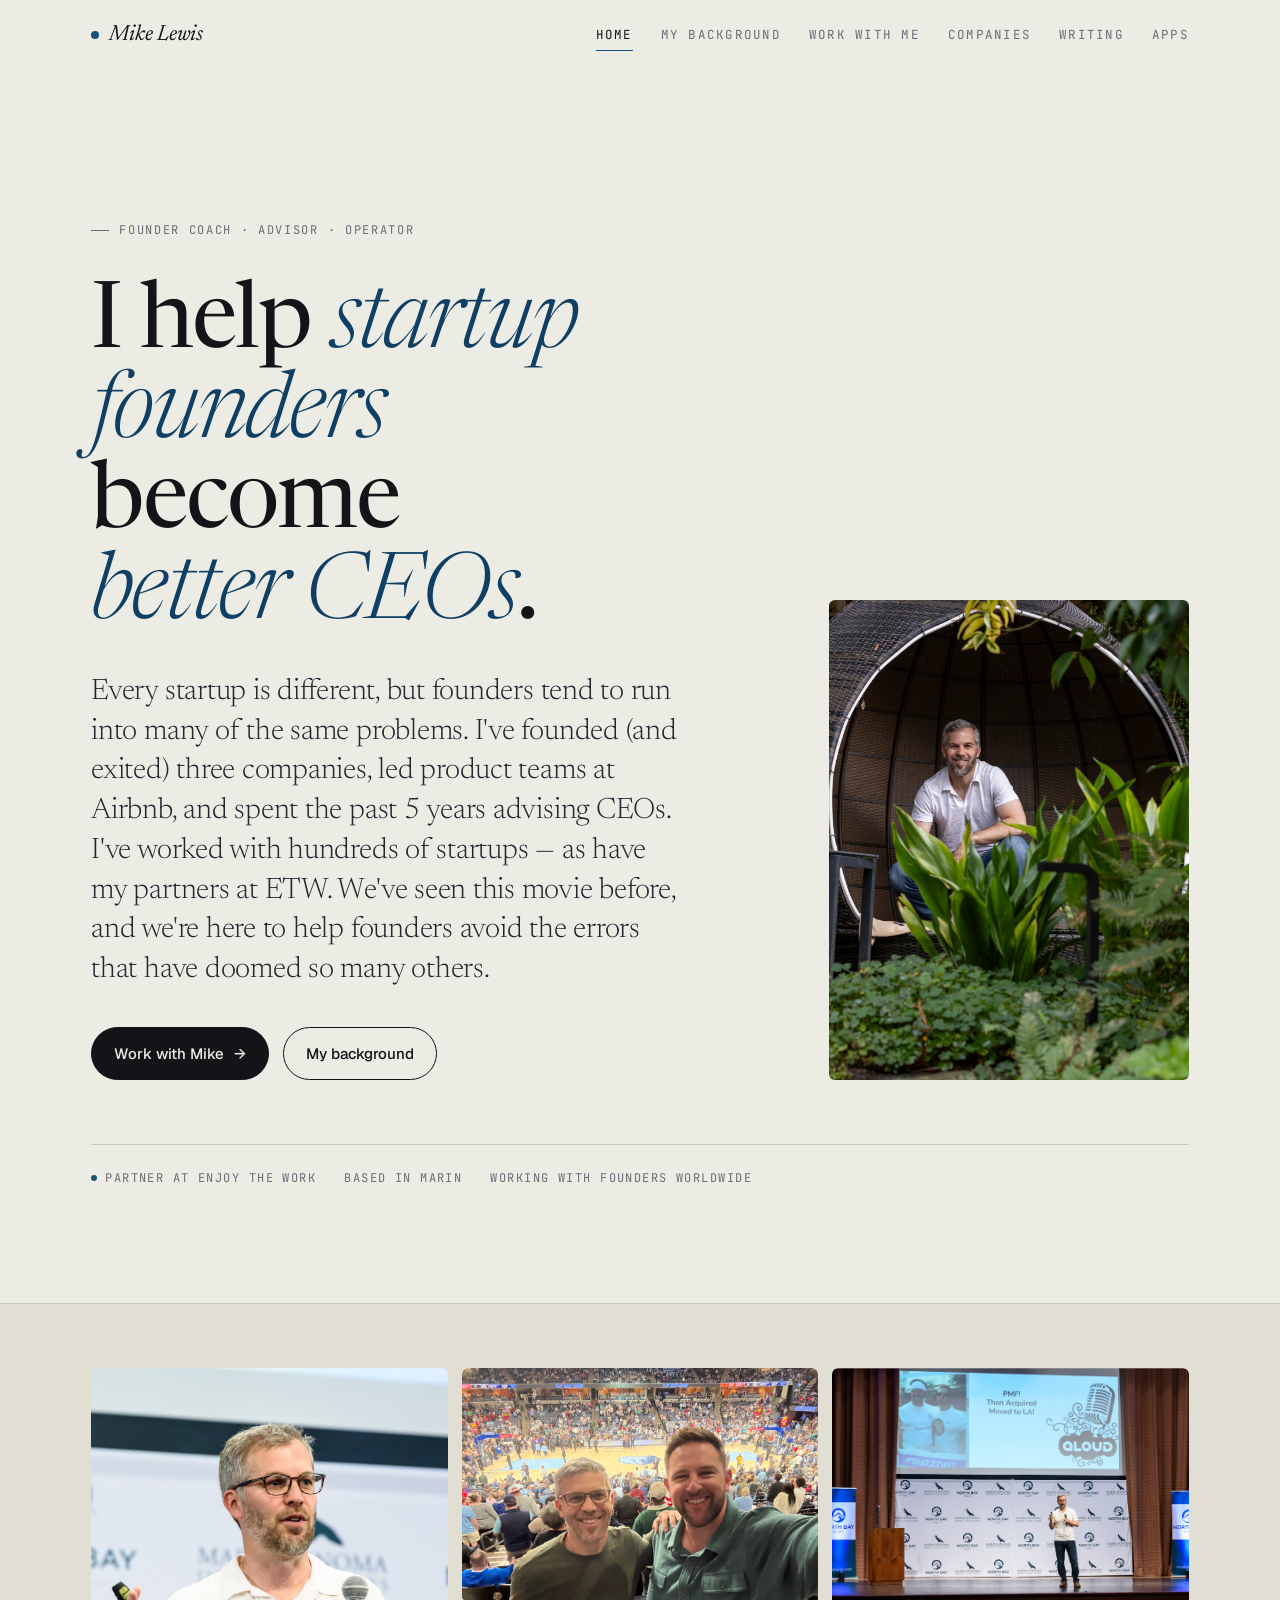
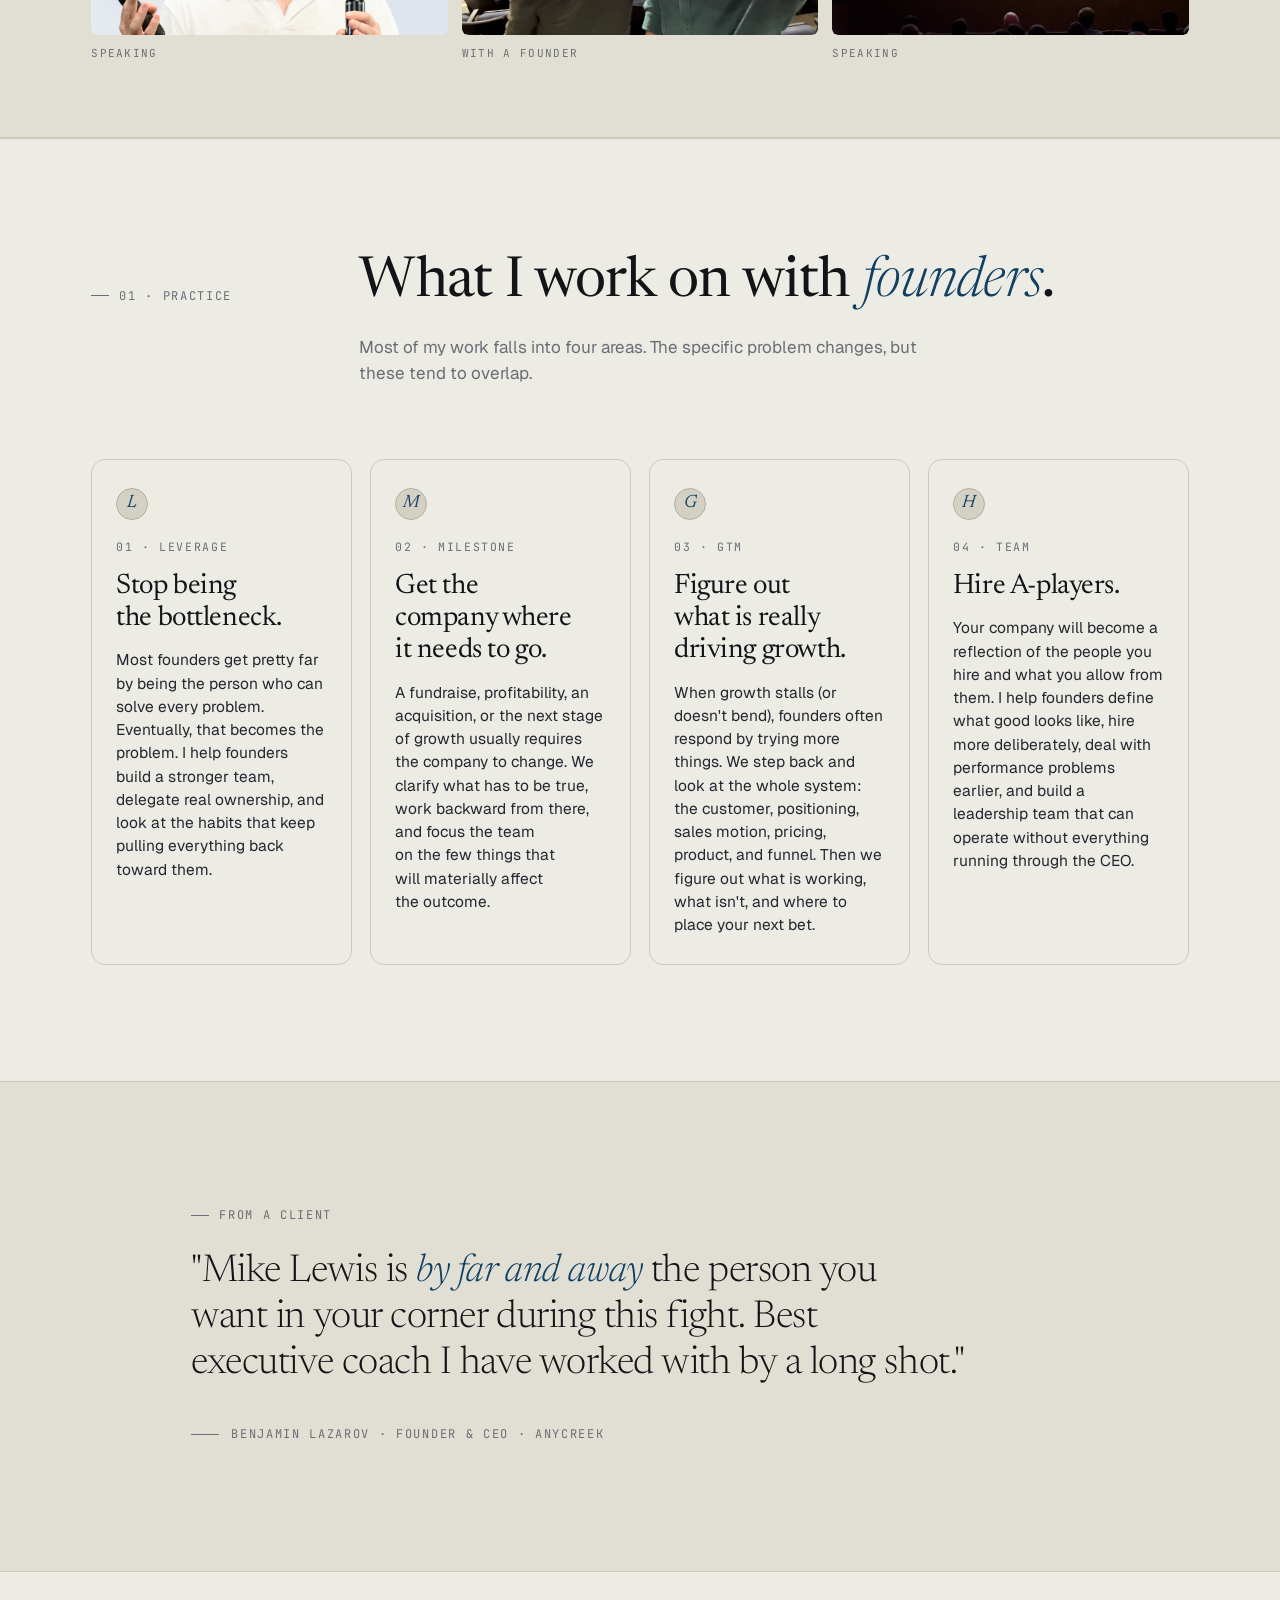
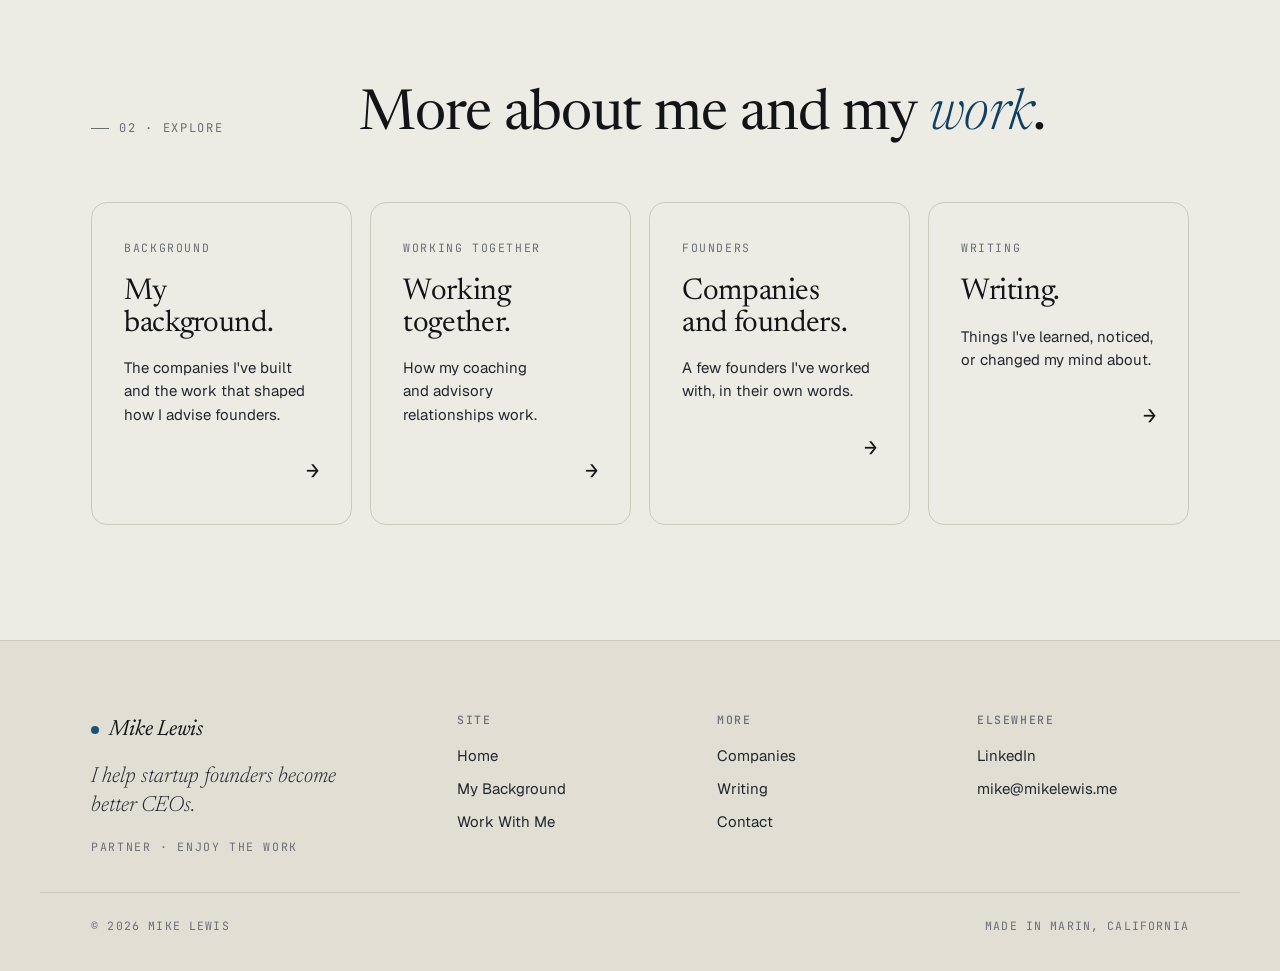
==== commit 0298f2a0: "Rewrite homepage copy in Mike's voice" ====
--- a/index.html
+++ b/index.html
@@ -367,14 +367,10 @@
         <div>
           <p class="eyebrow reveal">Founder Coach · Advisor · Operator</p>
           <h1 class="reveal" style="margin-top:28px;">
-            Helping <em>great founders</em> become <em>great CEOs</em>.
+            I help <em>startup founders</em> become <em>better CEOs</em>.
           </h1>
           <p class="lede reveal">
-            Your startup is unique. Your problems are not. I've been a founder,
-            a CEO, an operator, and an investor, and I've worked with hundreds
-            of startups — as have my partners at ETW. We've seen this movie
-            before, and we're here to help founders avoid the errors that have
-            doomed so many others.
+            Every startup is different, but founders tend to run into many of the same problems. I've founded (and exited) three companies, led product teams at Airbnb, and spent the past 5 years advising CEOs. I've worked with hundreds of startups — as have my partners at ETW. We've seen this movie before, and we're here to help founders avoid the errors that have doomed so many others.
           </p>
           <div class="cta-row reveal">
             <a href="work-with-me.html" class="btn">Work with Mike <span class="arrow">→</span></a>
@@ -394,9 +390,9 @@
       </div>
 
       <div class="hero-meta reveal">
-        <span><span class="dot"></span> ETW Partner</span>
-        <span>San Francisco · Worldwide</span>
-        <span>By application</span>
+        <span><span class="dot"></span> Partner at Enjoy The Work</span>
+        <span>Based in Marin</span>
+        <span>Working with founders worldwide</span>
       </div>
     </div>
   </section>
@@ -451,10 +447,9 @@
       <div class="section-head reveal">
         <div class="label"><span class="eyebrow">01 · Practice</span></div>
         <div>
-          <h2>What I actually <em>do</em>.</h2>
+          <h2>What I work on with <em>founders</em>.</h2>
           <p class="muted" style="max-width:52ch; margin-top:20px;">
-            Four problems I help founders solve. Most engagements
-            touch all of them.
+            Most of my work falls into four areas. The specific problem changes, but these tend to overlap.
           </p>
         </div>
       </div>
@@ -463,26 +458,26 @@
         <article class="pill-card reveal">
           <span class="glyph">L</span>
           <span class="role">01 · Leverage</span>
-          <h3>Get leverage.</h3>
-          <p>Working harder isn't the answer. You have to lead people, not be the bottleneck on every problem. Which means working on yourself first.</p>
+          <h3>Stop being the bottleneck.</h3>
+          <p>Most founders get pretty far by being the person who can solve every problem. Eventually, that becomes the problem. I help founders build a stronger team, delegate real ownership, and look at the habits that keep pulling everything back toward them.</p>
         </article>
         <article class="pill-card reveal">
           <span class="glyph">M</span>
           <span class="role">02 · Milestone</span>
-          <h3>Hit your milestone.</h3>
-          <p>Fundraise, profitability, sale — there's a finish line you're running at, and something's keeping you from it. We find it, work backwards from the goal, and avoid the cliff.</p>
+          <h3>Get the company where it needs to go.</h3>
+          <p>A fundraise, profitability, an acquisition, or the next stage of growth usually requires the company to change. We clarify what has to be true, work backward from there, and focus the team on the few things that will materially affect the outcome.</p>
         </article>
         <article class="pill-card reveal">
           <span class="glyph">G</span>
           <span class="role">03 · GTM</span>
-          <h3>GTM that compounds.</h3>
-          <p>When the curve isn't bending, we pull GTM apart and iterate until it does. Understand the motion you actually have, then build the one you need.</p>
+          <h3>Figure out what is really driving growth.</h3>
+          <p>When growth stalls (or doesn't bend), founders often respond by trying more things. We step back and look at the whole system: the customer, positioning, sales motion, pricing, product, and funnel. Then we figure out what is working, what isn't, and where to place your next bet.</p>
         </article>
         <article class="pill-card reveal">
           <span class="glyph">H</span>
           <span class="role">04 · Team</span>
           <h3>Hire A-players.</h3>
-          <p>Your team is your company's DNA. The better the team, the more you can run in parallel — and the faster the company can move. We sharpen the bar and the process behind it.</p>
+          <p>Your company will become a reflection of the people you hire and what you allow from them. I help founders define what good looks like, hire more deliberately, deal with performance problems earlier, and build a leadership team that can operate without everything running through the CEO.</p>
         </article></div>
     </div>
   </section>
@@ -505,39 +500,39 @@
     <div class="wrap">
       <div class="section-head reveal">
         <div class="label"><span class="eyebrow">02 · Explore</span></div>
-        <h2>Go <em>deeper</em>.</h2>
+        <h2>More about me and my <em>work</em>.</h2>
       </div>
 
       <div class="explore">
         <a class="tile reveal" href="my-background.html">
-          <p class="mono" style="font-size:11.5px; letter-spacing:0.14em; text-transform:uppercase; color:var(--muted); margin:0 0 24px;">Background</p>
+          <p class="mono" style="font-size:11.5px; letter-spacing:0.14em; text-transform:uppercase; color:var(--muted); margin:0 0 20px;">Background</p>
           <h3>My background.</h3>
-          <div class="arrow-row">
-            <span class="label">Operator, CEO, investor</span>
+          <p style="color:var(--ink-2); font-size:15px; line-height:1.55; margin:16px 0 0;">The companies I've built and the work that shaped how I advise founders.</p>
+          <div class="arrow-row" style="margin-top:28px; justify-content:flex-end;">
             <span class="arrow">→</span>
           </div>
         </a>
         <a class="tile reveal" href="work-with-me.html">
-          <p class="mono" style="font-size:11.5px; letter-spacing:0.14em; text-transform:uppercase; color:var(--muted); margin:0 0 24px;">Engagement</p>
-          <h3>Work with me.</h3>
-          <div class="arrow-row">
-            <span class="label">By application</span>
+          <p class="mono" style="font-size:11.5px; letter-spacing:0.14em; text-transform:uppercase; color:var(--muted); margin:0 0 20px;">Working together</p>
+          <h3>Working together.</h3>
+          <p style="color:var(--ink-2); font-size:15px; line-height:1.55; margin:16px 0 0;">How my coaching and advisory relationships work.</p>
+          <div class="arrow-row" style="margin-top:28px; justify-content:flex-end;">
             <span class="arrow">→</span>
           </div>
         </a>
         <a class="tile reveal" href="companies.html">
-          <p class="mono" style="font-size:11.5px; letter-spacing:0.14em; text-transform:uppercase; color:var(--muted); margin:0 0 24px;">Founders</p>
-          <h3>Companies.</h3>
-          <div class="arrow-row">
-            <span class="label">In their own words</span>
+          <p class="mono" style="font-size:11.5px; letter-spacing:0.14em; text-transform:uppercase; color:var(--muted); margin:0 0 20px;">Founders</p>
+          <h3>Companies and founders.</h3>
+          <p style="color:var(--ink-2); font-size:15px; line-height:1.55; margin:16px 0 0;">A few founders I've worked with, in their own words.</p>
+          <div class="arrow-row" style="margin-top:28px; justify-content:flex-end;">
             <span class="arrow">→</span>
           </div>
         </a>
         <a class="tile reveal" href="writing.html">
-          <p class="mono" style="font-size:11.5px; letter-spacing:0.14em; text-transform:uppercase; color:var(--muted); margin:0 0 24px;">Writing</p>
-          <h3>Mike &amp; Ned's Links.</h3>
-          <div class="arrow-row">
-            <span class="label">Weekly + essays</span>
+          <p class="mono" style="font-size:11.5px; letter-spacing:0.14em; text-transform:uppercase; color:var(--muted); margin:0 0 20px;">Writing</p>
+          <h3>Writing.</h3>
+          <p style="color:var(--ink-2); font-size:15px; line-height:1.55; margin:16px 0 0;">Things I've learned, noticed, or changed my mind about.</p>
+          <div class="arrow-row" style="margin-top:28px; justify-content:flex-end;">
             <span class="arrow">→</span>
           </div>
         </a>
@@ -552,7 +547,7 @@
   <div class="footer-inner">
     <div>
       <a href="index.html" class="brand"><span class="dot"></span> Mike Lewis</a>
-      <p class="tagline" style="margin-top:16px;">Helping great founders become great CEOs.</p>
+      <p class="tagline" style="margin-top:16px;">I help startup founders become better CEOs.</p>
       <p class="mono" style="font-size:11.5px; letter-spacing:0.14em; text-transform:uppercase; color:var(--muted); margin:0;">Partner · Enjoy The Work</p>
     </div>
     <div>
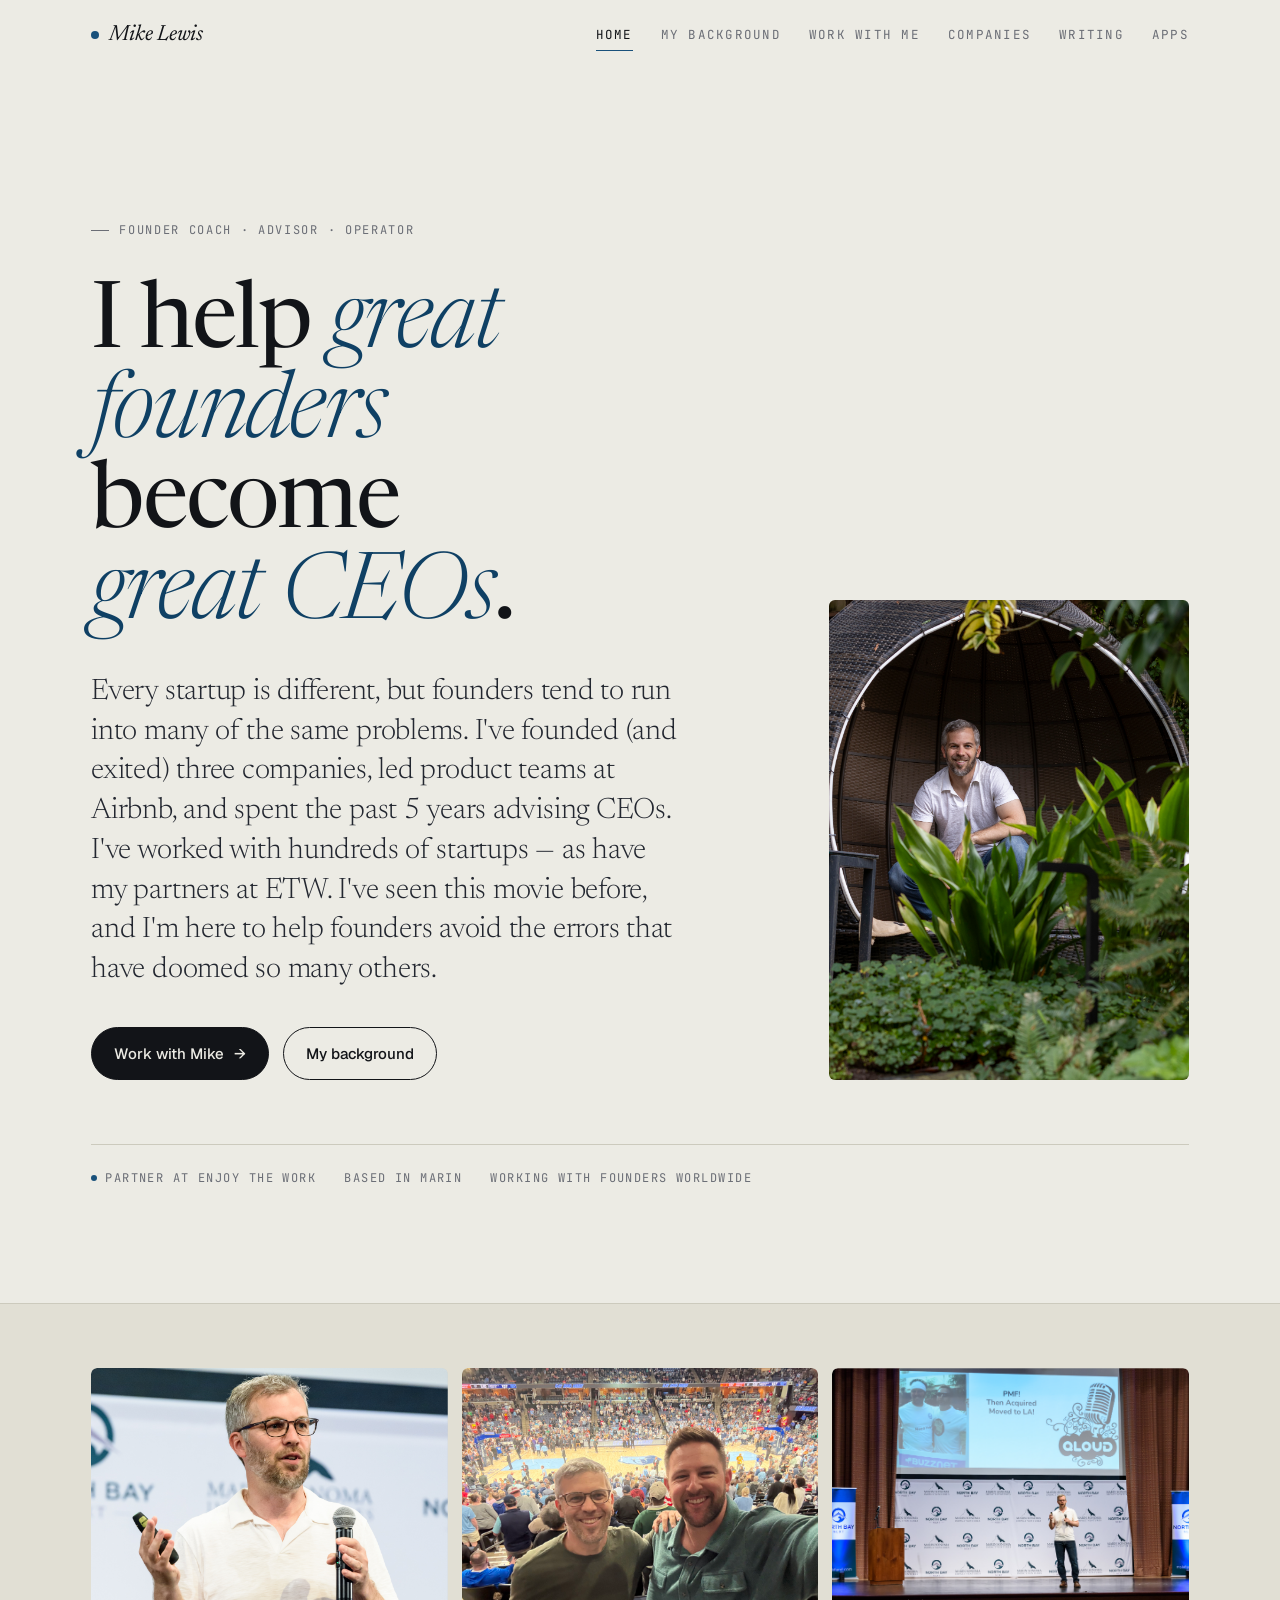
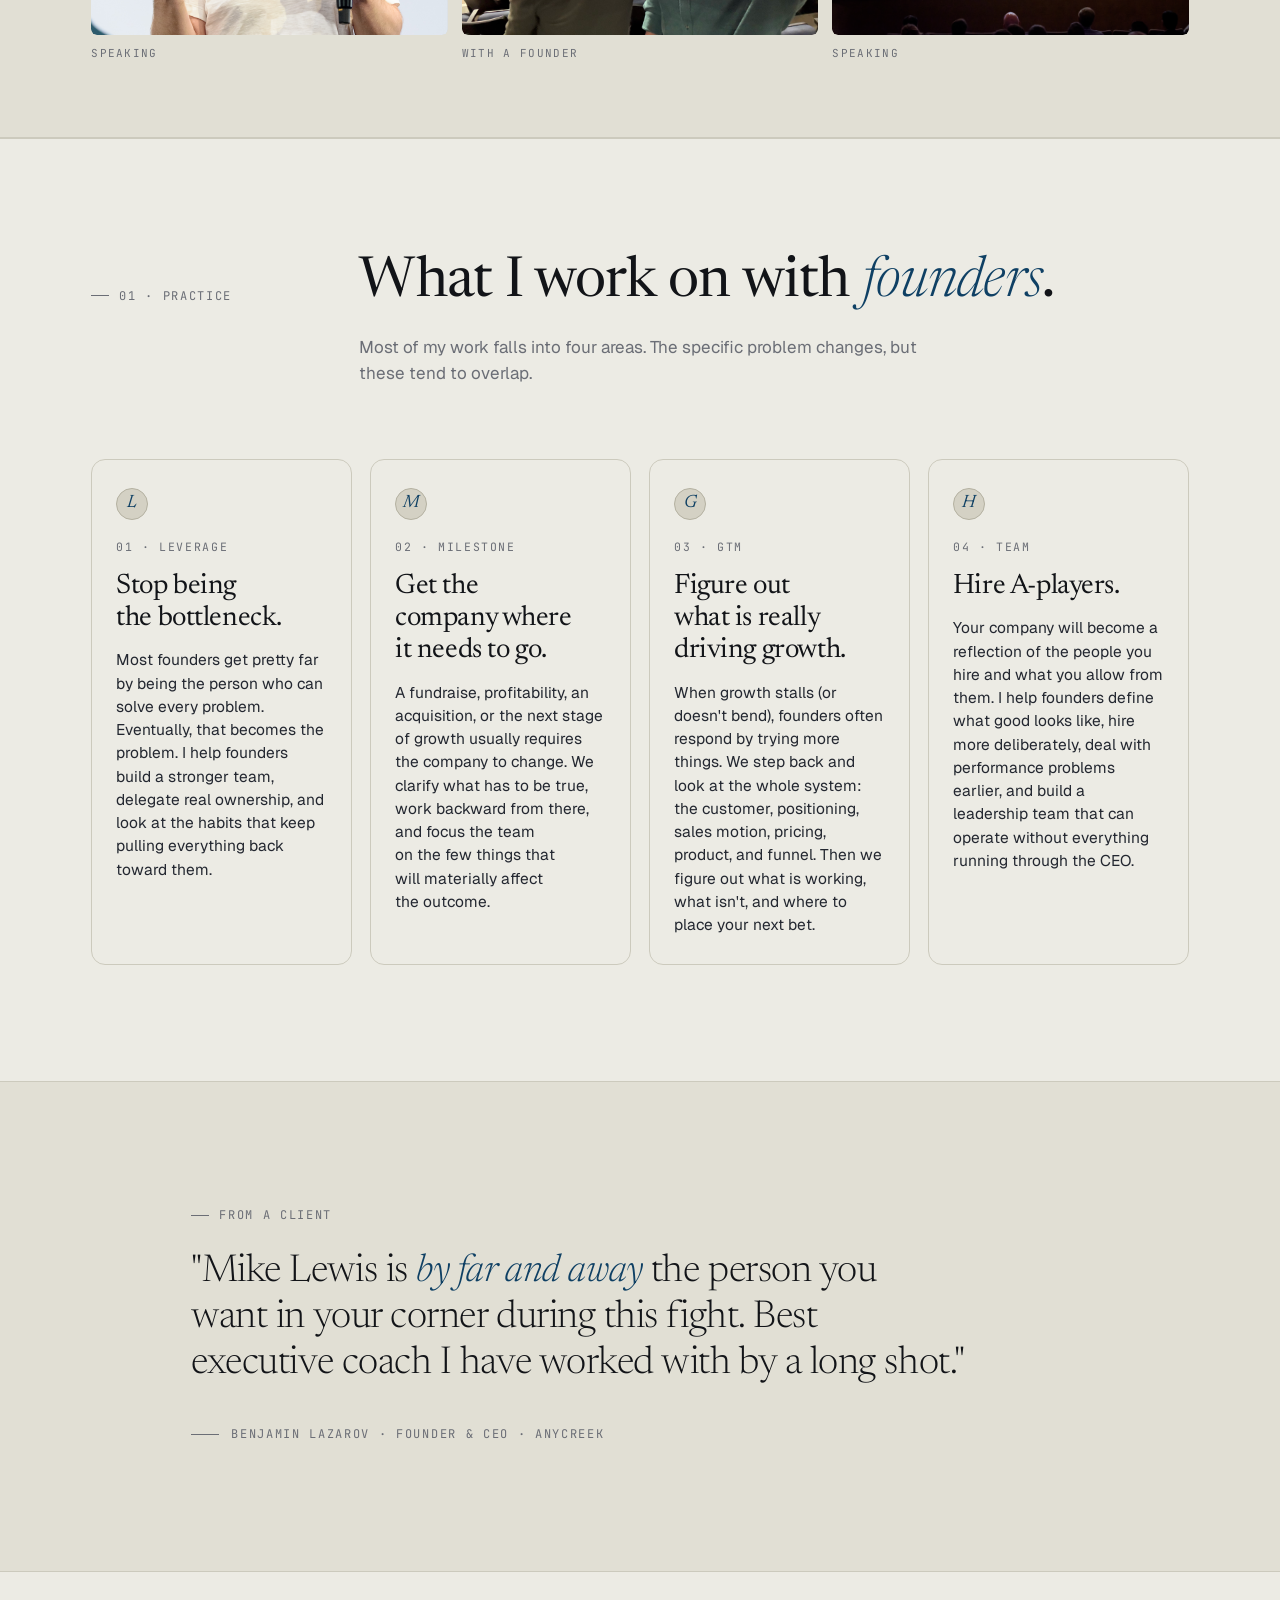
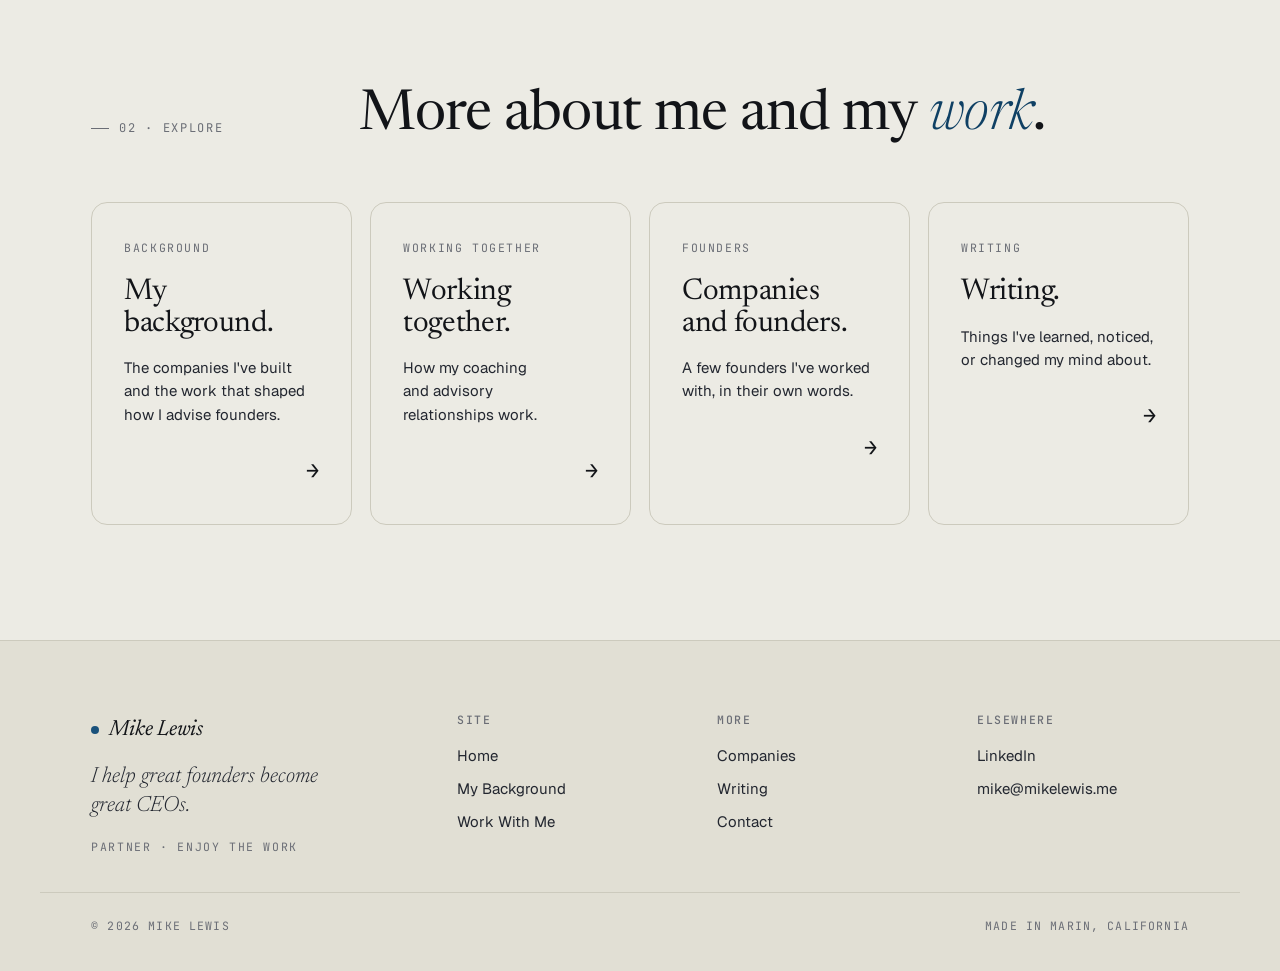
==== commit b7e4e703: "Update home hero title and intro copy to first person Co-Authored-By: Claude Opus 4.8 <noreply@anthr" ====
--- a/index.html
+++ b/index.html
@@ -367,10 +367,10 @@
         <div>
           <p class="eyebrow reveal">Founder Coach · Advisor · Operator</p>
           <h1 class="reveal" style="margin-top:28px;">
-            I help <em>startup founders</em> become <em>better CEOs</em>.
+            I help <em>great founders</em> become <em>great CEOs</em>.
           </h1>
           <p class="lede reveal">
-            Every startup is different, but founders tend to run into many of the same problems. I've founded (and exited) three companies, led product teams at Airbnb, and spent the past 5 years advising CEOs. I've worked with hundreds of startups — as have my partners at ETW. We've seen this movie before, and we're here to help founders avoid the errors that have doomed so many others.
+            Every startup is different, but founders tend to run into many of the same problems. I've founded (and exited) three companies, led product teams at Airbnb, and spent the past 5 years advising CEOs. I've worked with hundreds of startups — as have my partners at ETW. I've seen this movie before, and I'm here to help founders avoid the errors that have doomed so many others.
           </p>
           <div class="cta-row reveal">
             <a href="work-with-me.html" class="btn">Work with Mike <span class="arrow">→</span></a>
@@ -547,7 +547,7 @@
   <div class="footer-inner">
     <div>
       <a href="index.html" class="brand"><span class="dot"></span> Mike Lewis</a>
-      <p class="tagline" style="margin-top:16px;">I help startup founders become better CEOs.</p>
+      <p class="tagline" style="margin-top:16px;">I help great founders become great CEOs.</p>
       <p class="mono" style="font-size:11.5px; letter-spacing:0.14em; text-transform:uppercase; color:var(--muted); margin:0;">Partner · Enjoy The Work</p>
     </div>
     <div>
